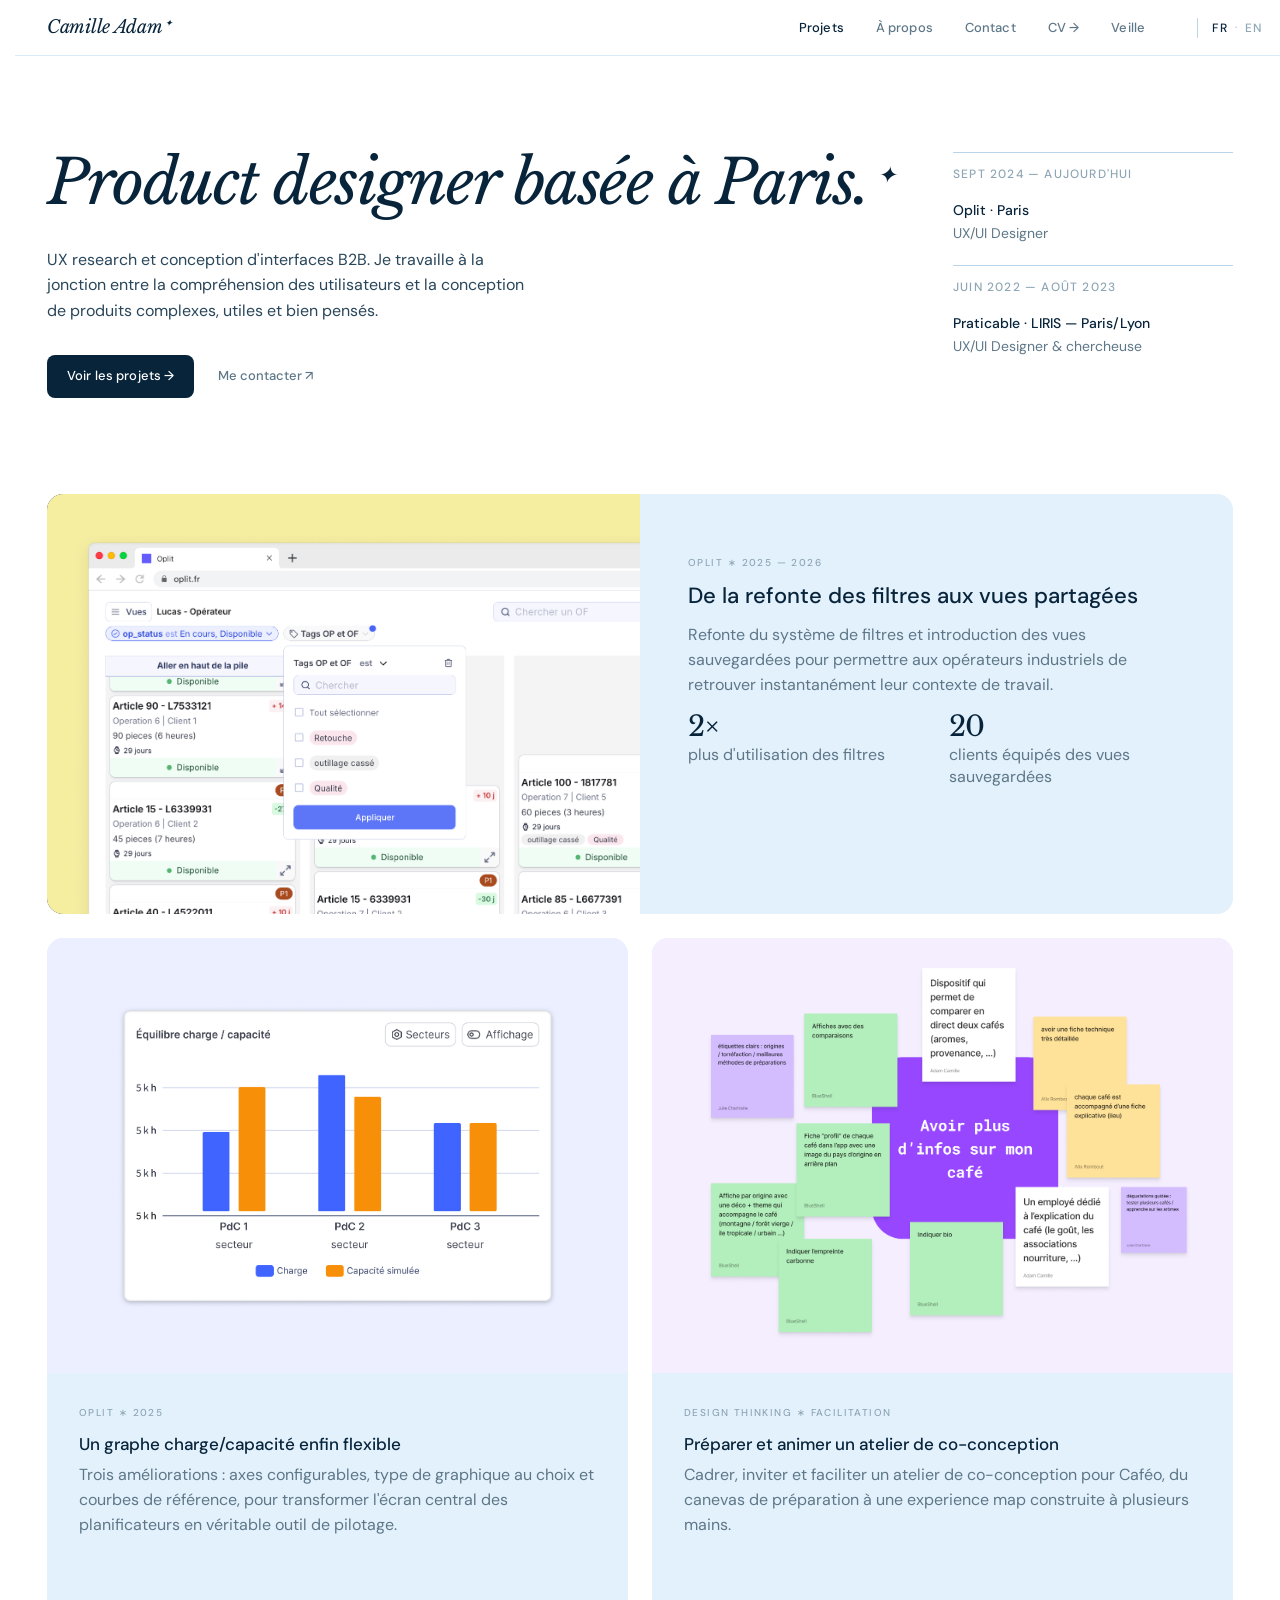
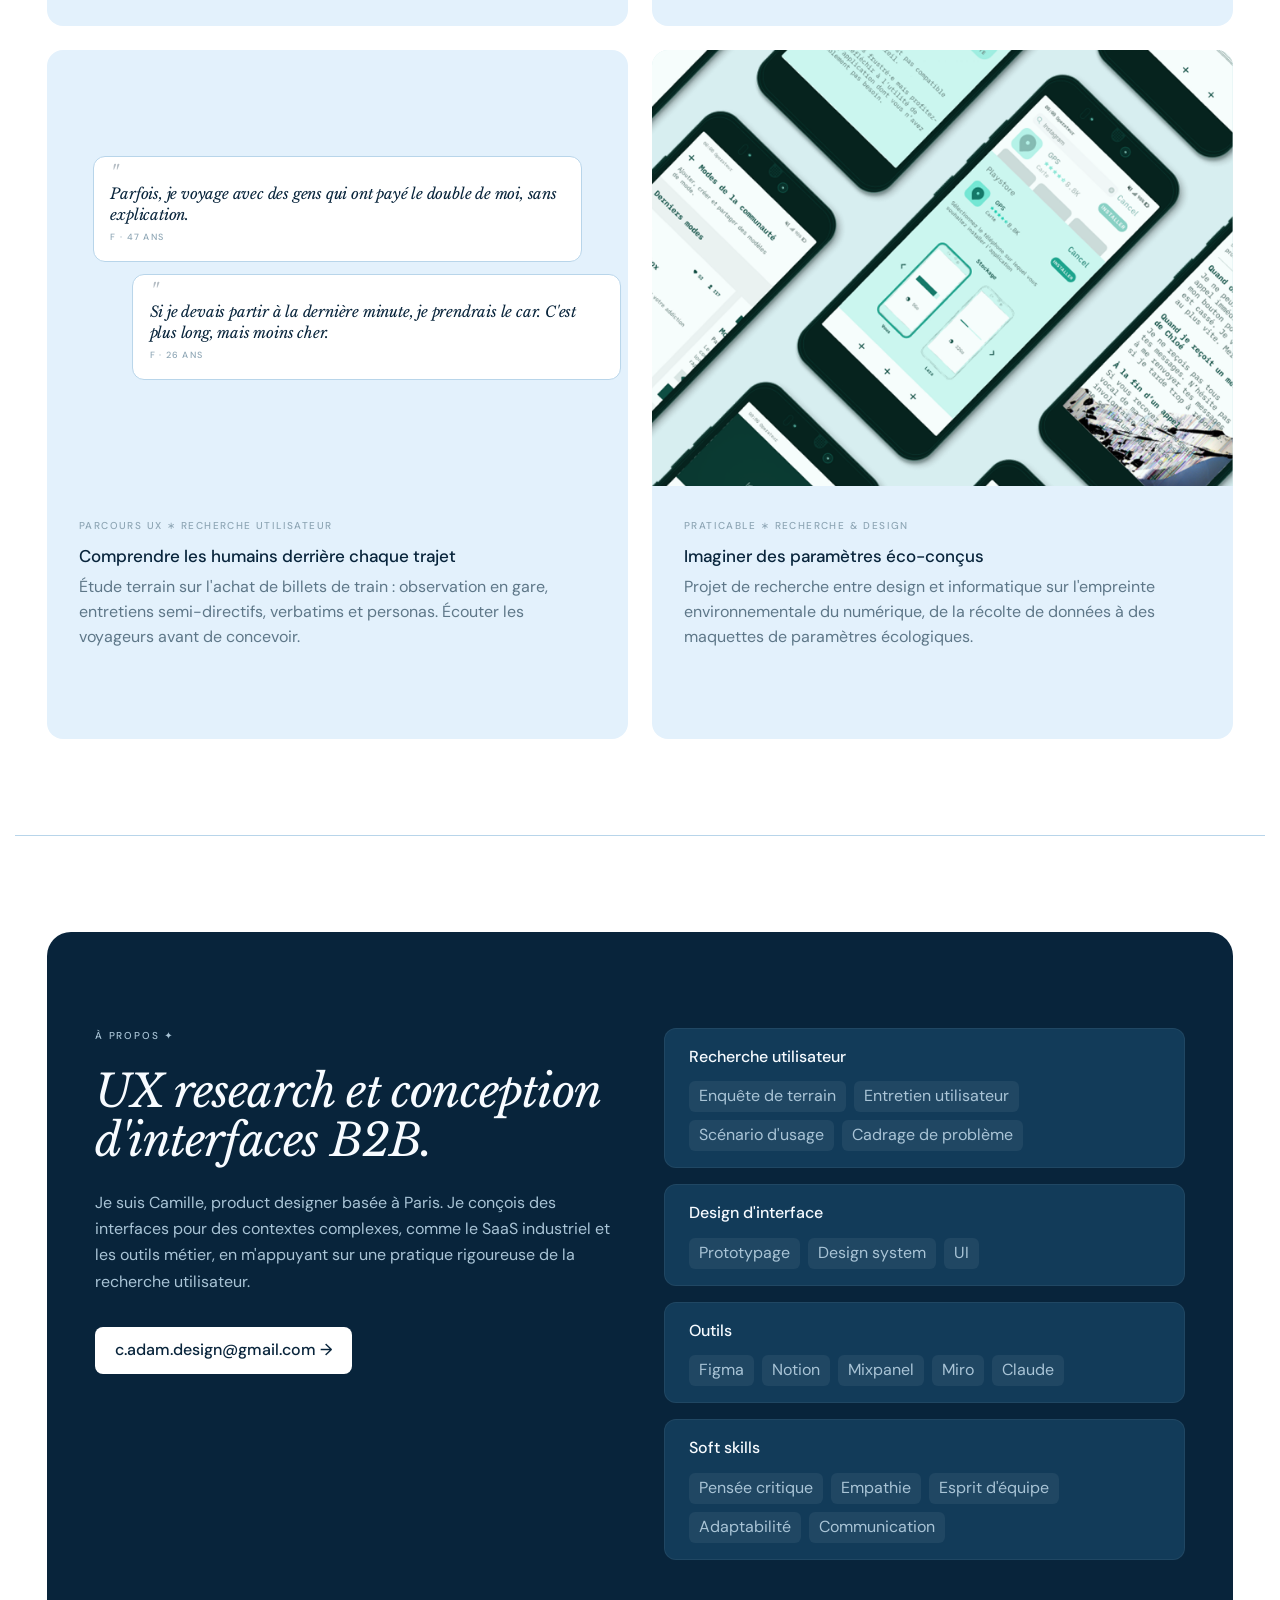
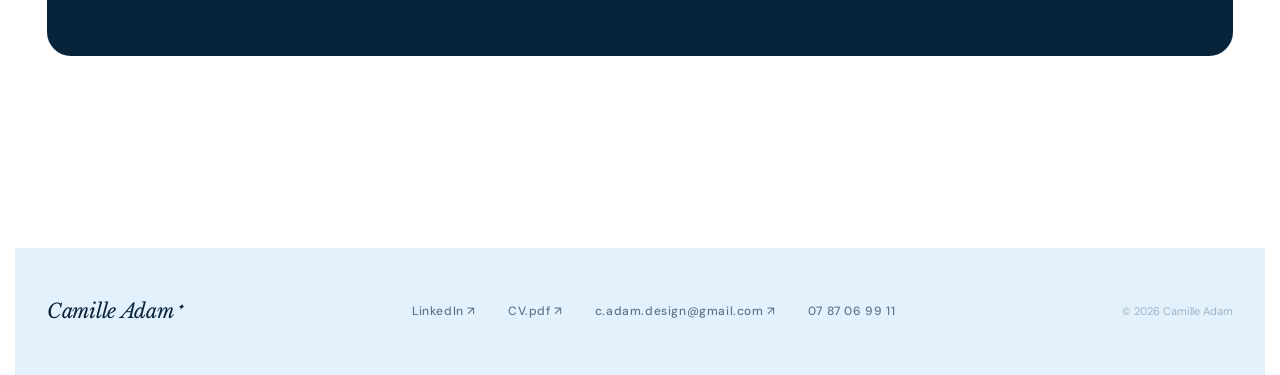
==== index.html @ d22cf274 "commit" ====
<!DOCTYPE html>
<html lang="fr">
<head>
<meta charset="UTF-8">
<meta name="viewport" content="width=device-width, initial-scale=1.0">
<title>Camille Adam — Product Designer</title>
<template id="__bundler_thumbnail" data-bg-color="#F7FBFF">
  <svg viewBox="0 0 1200 800" xmlns="http://www.w3.org/2000/svg">
    <rect width="1200" height="800" fill="#F7FBFF"/>
    <text x="600" y="380" font-family="Georgia, serif" font-size="120" fill="#12304A" text-anchor="middle">Camille Adam</text>
    <text x="600" y="470" font-family="Georgia, serif" font-size="60" fill="#8EA6B5" text-anchor="middle">✦</text>
  </svg>
</template>
<link rel="preconnect" href="https://fonts.googleapis.com">
<link href="https://fonts.googleapis.com/css2?family=Libre+Baskerville:ital,wght@0,400;0,700;1,400&family=DM+Sans:ital,opsz,wght@0,9..40,300;0,9..40,400;0,9..40,500;0,9..40,700&display=swap" rel="stylesheet">
<style>

/* =============================================
   DESIGN SYSTEM TOKENS
   ============================================= */
:root {
  --color-canvas:          #FFFFFF;
  --color-canvas-soft:     #E3F1FC;
  --color-surface-card:    #B9DCF2;
  --color-surface-dark:    #08243B;
  --color-surface-dark-el: #123B59;
  --color-ink:             #08243B;
  --color-body:            #29465A;
  --color-muted:           #5E7788;
  --color-muted-soft:      #8EA6B5;
  --color-hairline:        #B8D5EA;
  --color-hairline-soft:   #D9EBF7;
  --color-on-dark:         #F7FBFF;
  --color-on-dark-soft:    #A9C4D6;

  --font-display: 'Libre Baskerville', Georgia, serif;
  --font-body:    'DM Sans', system-ui, sans-serif;

  --space-xs:  8px;
  --space-sm:  12px;
  --space-md:  16px;
  --space-lg:  24px;
  --space-xl:  32px;
  --space-xxl: 48px;
  --space-section: 96px;

  --radius-sm: 6px;
  --radius-md: 8px;
  --radius-lg: 12px;
  --radius-xl: 16px;
}

/* =============================================
   RESET & BASE
   ============================================= */
*, *::before, *::after { margin: 0; padding: 0; box-sizing: border-box; }

html { scroll-behavior: smooth; }

body {
  background: var(--color-canvas);
  color: var(--color-ink);
  font-family: var(--font-body);
  font-size: 15px;
  line-height: 1.55;
  -webkit-font-smoothing: antialiased;
}

html { overflow-x: hidden; scrollbar-gutter: stable both-edges; }

a { text-decoration: none; color: inherit; }

/* =============================================
   FADE-IN ANIMATION
   ============================================= */
@keyframes fadeUp {
  from { opacity: 0; transform: translateY(16px); }
  to   { opacity: 1; transform: translateY(0); }
}

@media (prefers-reduced-motion: no-preference) {
  .fade-up { animation: fadeUp 0.6s ease both; }
  .fade-up-1 { animation-delay: 0.05s; }
  .fade-up-2 { animation-delay: 0.15s; }
  .fade-up-3 { animation-delay: 0.25s; }
  .fade-up-4 { animation-delay: 0.35s; }
  .fade-up-5 { animation-delay: 0.45s; }
}

/* =============================================
   LAYOUT
   ============================================= */
.page {
  max-width: 1400px;
  margin: 0 auto;
  padding: 0 var(--space-xl);
}

/* =============================================
   NAV
   ============================================= */
nav {
  position: fixed;
  top: 0; left: 0; right: 0;
  z-index: 100;
  background: var(--color-canvas);
  border-bottom: 1px solid var(--color-hairline-soft);
  height: 56px;
  display: flex;
  align-items: center;
}

.nav-inner {
  max-width: 1400px;
  margin: 0 auto;
  padding: 0 var(--space-xl);
  width: 100%;
  display: flex;
  align-items: center;
  justify-content: space-between;
}

.nav-logo {
  font-family: var(--font-display);
  font-style: italic;
  font-size: 18px;
  color: var(--color-ink);
  letter-spacing: -0.3px;
}

.nav-logo span {
  font-size: 0.5em;
  vertical-align: super;
  margin-left: 3px;
}

.nav-links {
  display: flex;
  align-items: center;
  gap: var(--space-xl);
  list-style: none;
}

.nav-links a {
  font-family: var(--font-body);
  font-size: 13px;
  font-weight: 500;
  color: var(--color-muted);
  transition: color 0.15s ease;
  letter-spacing: 0.01em;
  cursor: pointer;
  white-space: nowrap;
}

.nav-links a:hover,
.nav-links a.active { color: var(--color-ink); }

.menu-toggle {
  display: none;
  border: 0;
  background: none;
  color: var(--color-ink);
  font: 500 12px var(--font-body);
  cursor: pointer;
}

/* ---- Language switch ---- */
.lang-switch {
  display: inline-flex;
  align-items: center;
  gap: 6px;
  padding-left: var(--space-sm);
  margin-left: calc(var(--space-xl) - var(--space-sm));
  border-left: 1px solid var(--color-hairline);
}

.lang-switch button {
  font-family: var(--font-body);
  font-size: 12px;
  font-weight: 500;
  letter-spacing: 0.04em;
  color: var(--color-muted-soft);
  background: none;
  border: none;
  padding: 2px;
  cursor: pointer;
  transition: color 0.15s ease;
}

.lang-switch button:hover { color: var(--color-muted); }
.lang-switch button.active { color: var(--color-ink); }
.lang-sep { color: var(--color-muted-soft); font-size: 11px; }

/* =============================================
   HERO
   ============================================= */
.hero {
  padding-top: calc(56px + var(--space-section));
  padding-bottom: var(--space-xxl);
  display: grid;
  grid-template-columns: 1fr 280px;
  gap: var(--space-xxl);
  align-items: start;
}

.hero-title {
  font-family: var(--font-display);
  font-style: italic;
  font-size: clamp(38px, 4.8vw, 62px);
  font-weight: 400;
  line-height: 1.02;
  letter-spacing: -1.5px;
  color: var(--color-ink);
  margin-bottom: var(--space-xl);
}

.hero-title .glyph {
  font-size: 0.38em;
  vertical-align: super;
  margin-left: 8px;
  letter-spacing: 0;
}

.hero-sub {
  font-family: var(--font-body);
  font-size: 16px;
  font-weight: 400;
  color: var(--color-body);
  line-height: 1.6;
  max-width: 480px;
  margin-bottom: var(--space-xl);
}

.hero-actions {
  display: flex;
  align-items: center;
  gap: var(--space-lg);
}

.btn-primary {
  display: inline-flex;
  align-items: center;
  gap: 8px;
  background: var(--color-ink);
  color: var(--color-canvas);
  font-family: var(--font-body);
  font-size: 13px;
  font-weight: 500;
  padding: 11px 20px;
  border-radius: var(--radius-md);
  transition: opacity 0.15s ease;
  letter-spacing: 0.01em;
  cursor: pointer;
  white-space: nowrap;
}

.btn-primary:hover { opacity: 0.85; }

.btn-ghost {
  font-family: var(--font-body);
  font-size: 13px;
  font-weight: 500;
  color: var(--color-muted);
  display: inline-flex;
  align-items: center;
  gap: 6px;
  transition: color 0.15s ease;
  cursor: pointer;
  white-space: nowrap;
}

.btn-ghost:hover { color: var(--color-ink); }

/* =============================================
   TIMELINE (droite du hero)
   ============================================= */
.timeline-label {
  font-family: var(--font-body);
  font-size: 10px;
  font-weight: 500;
  letter-spacing: 0.18em;
  text-transform: uppercase;
  color: var(--color-muted-soft);
  margin-bottom: var(--space-lg);
}

.timeline {
  display: flex;
  flex-direction: column;
  gap: 0;
}

.timeline-year {
  font-family: var(--font-body);
  font-size: 12px;
  font-weight: 500;
  letter-spacing: 0.1em;
  color: var(--color-muted-soft);
  text-transform: uppercase;
  padding: var(--space-sm) 0 var(--space-xs);
  border-top: 1px solid var(--color-hairline);
  margin-top: var(--space-sm);
}

.timeline-year:first-child { margin-top: 0; }

.timeline-item {
  padding: var(--space-xs) 0;
  display: flex;
  flex-direction: column;
  gap: 2px;
}

.timeline-company {
  font-family: var(--font-body);
  font-size: 14px;
  font-weight: 500;
  color: var(--color-ink);
}

.timeline-role {
  font-family: var(--font-body);
  font-size: 14px;
  font-weight: 400;
  color: var(--color-muted);
}

/* =============================================
   DIVIDER
   ============================================= */
.section-divider {
  border: none;
  border-top: 1px solid var(--color-hairline);
  margin: 0;
}

/* =============================================
   PROJETS
   ============================================= */
.projects-section {
  padding: var(--space-xxl) 0 var(--space-section);
}

.section-header {
  display: flex;
  align-items: baseline;
  justify-content: space-between;
  margin-bottom: var(--space-xxl);
}

.section-title {
  font-family: var(--font-display);
  font-style: italic;
  font-size: 32px;
  font-weight: 400;
  color: var(--color-ink);
  letter-spacing: -0.5px;
}

.section-link {
  font-family: var(--font-body);
  font-size: 13px;
  font-weight: 500;
  color: var(--color-muted);
  display: flex;
  align-items: center;
  gap: 6px;
  transition: color 0.15s ease;
  cursor: pointer;
}

.section-link:hover { color: var(--color-ink); }

/* Project grid */
.projects-grid {
  display: grid;
  grid-template-columns: repeat(2, 1fr);
  gap: var(--space-lg);
}

.project-card {
  border-radius: var(--radius-xl);
  overflow: hidden;
  cursor: pointer;
  transition: transform 0.2s ease;
  position: relative;
}

.project-card:not(.project-card-large) {
  display: flex;
  flex-direction: column;
}

.project-card:hover { transform: translateY(-3px); }

.project-card-large {
  grid-column: span 2;
  display: grid;
  grid-template-columns: 1fr 1fr;
}

.project-visual {
  aspect-ratio: 4/3;
  display: flex;
  align-items: center;
  justify-content: center;
  position: relative;
  overflow: hidden;
}

.project-card:not(.project-card-large) .project-visual {
  aspect-ratio: 4 / 3;
  flex: 0 0 auto;
}

.project-card-large .project-visual {
  aspect-ratio: auto;
  min-height: 420px;
}

/* Visuals par projet */
.visual-1 { background: var(--color-surface-dark); }

.visual-1-inner {
  width: 80%;
  height: 70%;
  background: var(--color-surface-dark-el);
  border-radius: var(--radius-lg);
  border: 1px solid #333;
  display: flex;
  flex-direction: column;
  padding: var(--space-md);
  gap: var(--space-sm);
}

.mock-bar { height: 8px; border-radius: 4px; background: #333; }
.mock-bar-short { width: 40%; }
.mock-bar-med   { width: 65%; }
.mock-bar-long  { width: 85%; }

.mock-row { display: flex; gap: 8px; margin-top: auto; }

.mock-pill {
  height: 24px;
  border-radius: 12px;
  background: #2a2820;
  border: 1px solid #3a3830;
  flex: 1;
}

.mock-pill-yellow {
  background: rgba(255, 246, 190, 0.15);
  border-color: rgba(255, 246, 190, 0.3);
}

.visual-2 { background: #DDEBF5; }

.visual-2-inner {
  width: 75%;
  height: 65%;
  display: flex;
  flex-direction: column;
  gap: 10px;
}

.mock-card-light {
  background: #fff;
  border-radius: var(--radius-md);
  padding: 14px;
  flex: 1;
  display: flex;
  flex-direction: column;
  gap: 6px;
  box-shadow: 0 2px 8px rgba(0,0,0,0.06);
}

.mock-dot-row { display: flex; gap: 5px; margin-bottom: 4px; }
.mock-dot { width: 6px; height: 6px; border-radius: 50%; background: #ddd; }
.mock-dot-yellow { background: var(--color-surface-card); }
.mock-line { height: 6px; border-radius: 3px; background: #eee; }

.visual-4 { background: #2A4858; }

.visual-4-inner {
  width: 80%;
  display: flex;
  flex-direction: column;
  gap: 12px;
}

.mock-flow-item {
  background: rgba(255,255,255,0.08);
  border: 1px solid rgba(255,255,255,0.12);
  border-radius: var(--radius-md);
  padding: 10px 14px;
  display: flex;
  align-items: center;
  gap: 10px;
}

.mock-flow-dot {
  width: 8px; height: 8px;
  border-radius: 50%;
  background: var(--color-canvas);
  opacity: 0.6;
  flex-shrink: 0;
}

.mock-flow-line {
  height: 5px;
  border-radius: 3px;
  background: rgba(255,255,255,0.15);
  flex: 1;
}

.visual-3 { background: #E5F2FB; }
.visual-3 { overflow: hidden; }
.visual-5 { background: #D7EEF0; overflow: hidden; }
.visual-5-img {
  width: 100%;
  height: 100%;
  object-fit: cover;
  object-position: center;
  display: block;
  transform: scale(1);
  transition: transform 0.5s cubic-bezier(0.22, 1, 0.36, 1);
}
.project-card:hover .visual-5-img { transform: scale(1.05); }

.visual-8 { overflow: hidden; }
.visual-8-img {
  width: 100%;
  height: 100%;
  object-fit: cover;
  object-position: center;
  display: block;
  transform: scale(1);
  transition: transform 0.5s cubic-bezier(0.22, 1, 0.36, 1);
}
.project-card:hover .visual-8-img { transform: scale(1.05); }

/* Visual 7 — verbatim "voices" wall */
.visual-7 { background: var(--color-canvas-soft); }
.visual-7-inner {
  width: 84%;
  display: flex;
  flex-direction: column;
  gap: var(--space-sm);
}
.v7-quote {
  background: var(--color-canvas);
  border: 1px solid var(--color-hairline);
  border-radius: var(--radius-lg);
  padding: var(--space-md);
  display: flex;
  flex-direction: column;
  gap: 6px;
  transition: transform 0.4s cubic-bezier(0.22, 1, 0.36, 1);
}
.v7-quote:nth-child(2) { transform: translateX(8%); }
.project-card:hover .v7-quote:nth-child(1) { transform: translateX(3%); }
.project-card:hover .v7-quote:nth-child(2) { transform: translateX(5%); }
.v7-mark {
  font-family: var(--font-display);
  font-style: italic;
  font-size: 22px;
  line-height: 0.2;
  color: var(--color-ink);
  opacity: 0.3;
}
.v7-text {
  font-family: var(--font-display);
  font-style: italic;
  font-size: 15px;
  line-height: 1.4;
  letter-spacing: -0.2px;
  color: var(--color-ink);
}
.v7-tag {
  font-family: var(--font-body);
  font-size: 9px;
  font-weight: 500;
  letter-spacing: 0.14em;
  text-transform: uppercase;
  color: var(--color-muted-soft);
}
.visual-3-img {
  width: 100%;
  height: 100%;
  object-fit: cover;
  object-position: center;
  display: block;
  transform: scale(1);
  transition: transform 0.5s cubic-bezier(0.22, 1, 0.36, 1);
}
.project-card:hover .visual-3-img { transform: scale(1.05); }

/* Visual 8 — co-design board (FigJam-style) */
.visual-8 { background: var(--color-canvas-soft); }
.visual-8-inner { position: relative; width: 86%; height: 74%; }
.v8-note { position: absolute; border-radius: 6px; padding: 9px 10px; box-shadow: 0 2px 8px rgba(28,26,20,0.10); transition: transform 0.4s cubic-bezier(0.22,1,0.36,1); }
.v8-note .l { display: block; height: 4px; border-radius: 2px; background: rgba(28,26,20,0.28); }
.v8-note .l + .l { margin-top: 4px; }
.v8-note .l.s { width: 60%; }
.v8-n1 { top: 4%; left: 2%; width: 34%; background: var(--color-surface-card); transform: rotate(-4deg); }
.v8-n2 { top: 2%; right: 4%; width: 30%; background: #C8E5F5; transform: rotate(3deg); }
.v8-n3 { top: 40%; left: 8%; width: 32%; background: #D8EEF8; transform: rotate(2deg); }
.v8-n4 { top: 46%; right: 2%; width: 34%; background: var(--color-surface-card); transform: rotate(-3deg); }
.v8-n5 { bottom: 2%; left: 26%; width: 34%; background: #D3EAF5; transform: rotate(-1deg); }
.project-card:hover .v8-n1 { transform: rotate(-4deg) translateY(-4px); }
.project-card:hover .v8-n2 { transform: rotate(3deg) translateY(-4px); }
.project-card:hover .v8-n4 { transform: rotate(-3deg) translateY(-4px); }
.v8-votes { position: absolute; top: 42%; left: 47%; display: flex; gap: 4px; }
.v8-votes span { width: 8px; height: 8px; border-radius: 50%; background: var(--color-ink); opacity: 0.55; }
.v8-votes span:nth-child(2) { opacity: 0.35; }
.v8-votes span:nth-child(3) { opacity: 0.2; }
.visual-3-inner {
  width: 78%;
  height: 62%;
  background: var(--color-surface-dark-el);
  border: 1px solid #333;
  border-radius: var(--radius-lg);
  padding: var(--space-md);
  display: flex;
  align-items: flex-end;
  gap: 7px;
  position: relative;
}
.mock-chart-bar { flex: 1; border-radius: 3px 3px 0 0; background: #333; }
.mock-chart-bar.is-accent { background: rgba(255, 246, 190, 0.35); }
.mock-chart-line {
  position: absolute;
  left: var(--space-md);
  right: var(--space-md);
  top: 40%;
  height: 2px;
  background: rgba(255, 246, 190, 0.55);
}

/* Project info */
.project-info {
  padding: var(--space-xl);
  background: var(--color-canvas-soft);
  display: flex;
  flex-direction: column;
  justify-content: flex-end;
}

.project-card:not(.project-card-large) .project-info {
  flex: 1;
  min-height: 220px;
}

.project-card-large .project-info { padding: var(--space-xxl); justify-content: center; }

.project-tag {
  font-family: var(--font-body);
  font-size: 10px;
  font-weight: 500;
  letter-spacing: 0.14em;
  text-transform: uppercase;
  color: var(--color-muted-soft);
  margin-bottom: var(--space-sm);
}

.project-title {
  font-family: var(--font-body);
  font-size: 17px;
  font-weight: 500;
  color: var(--color-ink);
  line-height: 1.3;
  margin-bottom: var(--space-xs);
}

.project-card-large .project-title {
  font-size: 22px;
  margin-bottom: var(--space-sm);
}

.project-desc {
  font-family: var(--font-body);
  font-size: 16px;
  font-weight: 400;
  color: var(--color-muted);
  line-height: 1.55;
  margin-bottom: var(--space-md);
}

.project-cta {
  display: inline-flex;
  align-items: center;
  gap: 6px;
  margin-top: var(--space-md);
  font-family: var(--font-body);
  font-size: 16px;
  font-weight: 500;
  letter-spacing: 0.01em;
  color: var(--color-ink);
  opacity: 0;
  transform: translateY(4px);
  transition: opacity 0.2s ease, transform 0.2s ease;
}
.project-card:hover .project-cta,
.project-card:focus-visible .project-cta {
  opacity: 1;
  transform: translateY(0);
}
@media (hover: none) {
  .project-cta { opacity: 1; transform: none; }
}

/* Impact / KPIs on the large card */
.project-impact {
  display: flex;
  gap: var(--space-lg);
  margin: 0 0 var(--space-lg);
}

.impact-item {
  flex: 1;
  display: flex;
  flex-direction: column;
  gap: 3px;
}

.impact-num {
  font-family: var(--font-display);
  font-size: 28px;
  font-weight: 400;
  line-height: 1;
  color: var(--color-ink);
  letter-spacing: -0.5px;
}

.impact-label {
  font-family: var(--font-body);
  font-size: 16px;
  font-weight: 400;
  line-height: 1.35;
  color: var(--color-muted);
}

/* =============================================
   ABOUT BAND
   ============================================= */
.about-band {
  background: var(--color-surface-dark);
  border-radius: 24px;
  padding: var(--space-section) var(--space-xxl);
  margin: 0 0 var(--space-section);
  display: grid;
  grid-template-columns: 1fr 1fr;
  gap: var(--space-xxl);
  align-items: center;
}

.about-left {
  align-self: start;
  text-align: left;
}

.about-eyebrow {
  font-family: var(--font-body);
  font-size: 10px;
  font-weight: 500;
  letter-spacing: 0.18em;
  text-transform: uppercase;
  color: var(--color-on-dark-soft);
  margin-bottom: var(--space-lg);
}

.about-title {
  font-family: var(--font-display);
  font-style: italic;
  font-size: clamp(32px, 3.5vw, 48px);
  font-weight: 400;
  color: var(--color-on-dark);
  line-height: 1.1;
  letter-spacing: -0.8px;
  margin-bottom: var(--space-lg);
}

.about-body {
  font-family: var(--font-body);
  font-size: 16px;
  font-weight: 400;
  color: var(--color-on-dark-soft);
  line-height: 1.65;
  margin-bottom: var(--space-xl);
}

.about-btn {
  display: inline-flex;
  align-items: center;
  gap: 8px;
  background: var(--color-canvas);
  color: var(--color-ink);
  font-family: var(--font-body);
  font-size: 16px;
  font-weight: 500;
  padding: 11px 20px;
  border-radius: var(--radius-md);
  transition: opacity 0.15s ease;
}

.about-btn:hover { opacity: 0.85; }

.about-right {
  display: flex;
  flex-direction: column;
  gap: var(--space-md);
}

.skill-item {
  padding: var(--space-md) var(--space-lg);
  background: var(--color-surface-dark-el);
  border-radius: var(--radius-lg);
  border: 1px solid rgba(255,255,255,0.06);
  display: flex;
  flex-direction: column;
  align-items: flex-start;
  gap: var(--space-sm);
}

.skill-name {
  font-family: var(--font-body);
  font-size: 16px;
  font-weight: 500;
  color: var(--color-on-dark);
}

.skill-tags { display: flex; gap: var(--space-xs); flex-wrap: wrap; }

.skill-tag {
  font-family: var(--font-body);
  font-size: 16px;
  font-weight: 400;
  color: var(--color-on-dark-soft);
  background: rgba(255,255,255,0.06);
  padding: 3px 10px;
  border-radius: var(--radius-sm);
}

/* =============================================
   FOOTER
   ============================================= */
footer {
  background: var(--color-canvas-soft);
  padding: var(--space-xxl) 0;
}

.footer-inner {
  max-width: 1400px;
  margin: 0 auto;
  padding: 0 var(--space-xl);
  display: flex;
  align-items: center;
  justify-content: space-between;
  gap: var(--space-lg);
  flex-wrap: wrap;
}

.footer-name {
  font-family: var(--font-display);
  font-style: italic;
  font-size: 20px;
  color: var(--color-ink);
  letter-spacing: -0.3px;
}

.footer-name span {
  font-size: 0.45em;
  vertical-align: super;
  margin-left: 4px;
}

.footer-links {
  display: flex;
  align-items: center;
  gap: var(--space-xl);
  list-style: none;
  flex-wrap: wrap;
}

.footer-links a {
  font-family: var(--font-body);
  font-size: 12px;
  font-weight: 500;
  color: var(--color-muted);
  letter-spacing: 0.05em;
  transition: color 0.15s ease;
}

.footer-links a:hover { color: var(--color-ink); }

.footer-copy {
  font-family: var(--font-body);
  font-size: 11px;
  color: var(--color-muted);
  opacity: 0.5;
}

@media (max-width: 820px) {
  nav { height: 56px; }
  .menu-toggle { display: inline-flex; align-items: center; gap: 8px; }
  .menu-toggle::before { content: '☰'; font-size: 18px; line-height: 1; }
  .nav-links {
    display: none;
    position: absolute;
    top: 56px;
    left: 0;
    right: 0;
    padding: var(--space-lg);
    background: var(--color-canvas);
    border-bottom: 1px solid var(--color-hairline-soft);
    flex-direction: column;
    align-items: flex-start;
    gap: var(--space-md);
  }
  nav.is-open .nav-links { display: flex; }
  .nav-links .lang-switch { margin-left: 0; padding-left: 0; border-left: 0; }
  .hero { grid-template-columns: 1fr; }
  .projects-grid { grid-template-columns: 1fr; }
  .project-card-large { grid-column: span 1; grid-template-columns: 1fr; }
  .about-band { grid-template-columns: 1fr; padding: var(--space-xxl); }
  .page { padding: 0 var(--space-lg); }
  .footer-inner { flex-direction: column; align-items: flex-start; }
}

</style>
</head>
<body>

<!-- =============================================
   NAV
   ============================================= -->
<nav>
  <div class="nav-inner">
    <a href="#" class="nav-logo" data-scroll="top">Camille Adam<span>✦</span></a>
    <button class="menu-toggle" type="button" aria-expanded="false" aria-controls="site-navigation">Menu</button>
    <ul class="nav-links" id="site-navigation">
      <li><a class="active" data-scroll="projets" data-i18n="nav.work">Projets</a></li>
      <li><a data-scroll="about" data-i18n="nav.about">À propos</a></li>
      <li><a data-scroll="contact" data-i18n="nav.contact">Contact</a></li>
      <li><a href="https://drive.google.com/file/d/1BTTyKD2TBDqA-Z4eFI9YWGJgLX60CRYh/view?usp=sharing" target="_blank" rel="noopener" data-i18n="nav.cv">CV →</a></li>
      <li><a href="Veille.html" data-i18n="nav.watch">Veille</a></li>
      <li>
        <div class="lang-switch" role="group" aria-label="Langue / Language">
          <button type="button" data-lang="fr" class="active" aria-pressed="true">FR</button>
          <span class="lang-sep" aria-hidden="true">·</span>
          <button type="button" data-lang="en" aria-pressed="false">EN</button>
        </div>
      </li>
    </ul>
  </div>
</nav>

<!-- =============================================
   HERO
   ============================================= -->
<div class="page">
  <section class="hero">

    <div class="hero-left">
      <h1 class="hero-title fade-up fade-up-1">
        <span data-i18n="hero.title">Product designer basée à Paris.</span><span class="glyph">✦</span>
      </h1>
      <p class="hero-sub fade-up fade-up-2" data-i18n="hero.sub">
        UX research et conception d'interfaces B2B. Je travaille à la jonction entre la compréhension des utilisateurs et la conception de produits complexes, utiles et bien pensés.
      </p>
      <div class="hero-actions fade-up fade-up-3">
        <a class="btn-primary" data-scroll="projets" data-i18n="hero.ctaProjects">Voir les projets →</a>
        <a href="mailto:c.adam.design@gmail.com" class="btn-ghost" data-i18n="hero.ctaContact">Me contacter ↗</a>
      </div>
    </div>

    <div class="hero-right fade-up fade-up-5">
      <div class="timeline">

        <div class="timeline-year" data-i18n="tl0.year">Sept 2024 — Aujourd'hui</div>
        <div class="timeline-item">
          <span class="timeline-company">Oplit · Paris</span>
          <span class="timeline-role" data-i18n="tl0.role">UX/UI Designer</span>
        </div>

        <div class="timeline-year" data-i18n="tl1.year">Juin 2022 — Août 2023</div>
        <div class="timeline-item">
          <span class="timeline-company">Praticable · LIRIS — Paris/Lyon</span>
          <span class="timeline-role" data-i18n="tl1.role">UX/UI Designer & chercheuse</span>
        </div>

      </div>
    </div>

  </section>
</div>

<!-- =============================================
   PROJETS
   ============================================= -->
<div class="page" id="projets">
  <section class="projects-section">

    <div class="projects-grid">

      <!-- Projet 1 — Large -->
      <a href="Etude de cas - Filtres et Vues.html" class="project-card project-card-large">
        <div class="project-visual visual-1">
          <img src="img/uc1-filtres.png" alt="Ordonnanceur Oplit sur tablette devant un écran de planification en atelier" style="position:absolute; inset:0; width:100%; height:100%; object-fit:cover;">
        </div>
        <div class="project-info" data-comment-anchor="21b534e54c-div">
          <div class="project-tag" data-i18n="p1.tag">Oplit ∗ 2025 — 2026</div>
          <div class="project-title" data-i18n="p1.title">De la refonte des filtres aux vues partagées</div>
          <div class="project-desc" data-i18n="p1.desc">Refonte du système de filtres et introduction des vues sauvegardées pour permettre aux opérateurs industriels de retrouver instantanément leur contexte de travail.</div>
          <div class="project-impact">
            <div class="impact-item">
              <div class="impact-num">2×</div>
              <div class="impact-label" data-i18n="p1.kpi1">plus d'utilisation des filtres</div>
            </div>
            <div class="impact-item">
              <div class="impact-num">20</div>
              <div class="impact-label" data-i18n="p1.kpi2">clients équipés des vues sauvegardées</div>
            </div>
          </div>
          <div class="project-cta" data-i18n="proj.cta">Lire l'étude de cas →</div>
        </div>
      </a>

      <!-- Projet 2 -->
      <a href="Etude de cas - Graphe charge capa.html" class="project-card">
        <div class="project-visual visual-3">
          <img src="img/charge-capa-card.jpg" alt="Graphe équilibre charge / capacité" class="visual-3-img">
        </div>
        <div class="project-info">
          <div class="project-tag" data-i18n="p4.tag">Oplit ∗ 2025</div>
          <div class="project-title" data-i18n="p4.title">Un graphe charge/capacité enfin flexible</div>
          <div class="project-desc" data-i18n="p4.desc">Trois améliorations : axes configurables, type de graphique au choix et courbes de référence, pour transformer l'écran central des planificateurs en véritable outil de pilotage.</div>
          <div class="project-cta" data-i18n="proj.cta">Lire l'étude de cas →</div>
        </div>
      </a>

      <!-- Projet — Atelier de co-conception -->
      <a href="Etude de cas - Atelier co-conception.html" class="project-card">
        <div class="project-visual visual-8">
          <img src="img/atelier-coconception-card.jpg" alt="Tableau de co-conception FigJam — post-its d'idéation autour de « Avoir plus d'infos sur mon café »" class="visual-8-img">
        </div>
        <div class="project-info">
          <div class="project-tag" data-i18n="p7.tag">Design Thinking ∗ Facilitation</div>
          <div class="project-title" data-i18n="p7.title">Préparer et animer un atelier de co-conception</div>
          <div class="project-desc" data-i18n="p7.desc">Cadrer, inviter et faciliter un atelier de co-conception pour Caféo, du canevas de préparation à une experience map construite à plusieurs mains.</div>
          <div class="project-cta" data-i18n="proj.cta">Lire l'étude de cas →</div>
        </div>
      </a>

      <!-- Projet — Recherche voyageurs -->
      <a href="Etude de cas - Recherche voyageurs.html" class="project-card">
        <div class="project-visual visual-7">
          <div class="visual-7-inner">
            <div class="v7-quote">
              <span class="v7-mark">"</span>
              <p class="v7-text" data-i18n="p6.v1">Parfois, je voyage avec des gens qui ont payé le double de moi, sans explication.</p>
              <span class="v7-tag">F · 47 ans</span>
            </div>
            <div class="v7-quote">
              <span class="v7-mark">"</span>
              <p class="v7-text" data-i18n="p6.v2">Si je devais partir à la dernière minute, je prendrais le car. C'est plus long, mais moins cher.</p>
              <span class="v7-tag">F · 26 ans</span>
            </div>
          </div>
        </div>
        <div class="project-info">
          <div class="project-tag" data-i18n="p6.tag">Parcours UX ∗ Recherche utilisateur</div>
          <div class="project-title" data-i18n="p6.title">Comprendre les humains derrière chaque trajet</div>
          <div class="project-desc" data-i18n="p6.desc">Étude terrain sur l'achat de billets de train : observation en gare, entretiens semi-directifs, verbatims et personas. Écouter les voyageurs avant de concevoir.</div>
          <div class="project-cta" data-i18n="proj.cta">Lire l'étude de cas →</div>
        </div>
      </a>

      <!-- Projet — Limites Numériques -->
      <a href="Etude de cas - Limites Numeriques.html" class="project-card">
        <div class="project-visual visual-5">
          <img src="img/limites-num-hero.png" alt="Maquettes de paramètres éco-conçus sur une série de smartphones" class="visual-5-img">
        </div>
        <div class="project-info">
          <div class="project-tag" data-i18n="p5.tag">Praticable ∗ Recherche & design</div>
          <div class="project-title" data-i18n="p5.title">Imaginer des paramètres éco-conçus</div>
          <div class="project-desc" data-i18n="p5.desc">Projet de recherche entre design et informatique sur l'empreinte environnementale du numérique, de la récolte de données à des maquettes de paramètres écologiques.</div>
          <div class="project-cta" data-i18n="proj.cta">Lire l'étude de cas →</div>
        </div>
      </a>

    </div>
  </section>
</div>

<hr class="section-divider">

<!-- =============================================
   ABOUT BAND
   ============================================= -->
<div class="page" id="about">
  <div style="padding: var(--space-section) 0;">
    <div class="about-band">
      <div class="about-left">
        <div class="about-eyebrow" data-i18n="about.eyebrow">À propos ✦</div>
        <h2 class="about-title" data-i18n="about.title">UX research et conception d'interfaces B2B.</h2>
        <p class="about-body" data-i18n="about.body">
          Je suis Camille, product designer basée à Paris. Je conçois des interfaces pour des contextes complexes, comme le SaaS industriel et les outils métier, en m'appuyant sur une pratique rigoureuse de la recherche utilisateur.
        </p>
        <a href="mailto:c.adam.design@gmail.com" class="about-btn">c.adam.design@gmail.com →</a>
      </div>

      <div class="about-right">
        <div class="skill-item">
          <span class="skill-name" data-i18n="skill0">Recherche utilisateur</span>
          <div class="skill-tags">
            <span class="skill-tag" data-i18n="skill0.tag1">Enquête de terrain</span>
            <span class="skill-tag" data-i18n="skill0.tag2">Entretien utilisateur</span>
            <span class="skill-tag" data-i18n="skill0.tag3">Scénario d'usage</span>
            <span class="skill-tag" data-i18n="skill0.tag4">Cadrage de problème</span>
          </div>
        </div>
        <div class="skill-item">
          <span class="skill-name" data-i18n="skill1">Design d'interface</span>
          <div class="skill-tags">
            <span class="skill-tag" data-i18n="skill1.tag1">Prototypage</span>
            <span class="skill-tag" data-i18n="skill1.tag2">Design system</span>
            <span class="skill-tag" data-i18n="skill1.tag3">UI</span>
          </div>
        </div>
        <div class="skill-item">
          <span class="skill-name" data-i18n="skill2">Outils</span>
          <div class="skill-tags">
            <span class="skill-tag">Figma</span>
            <span class="skill-tag">Notion</span>
            <span class="skill-tag">Mixpanel</span>
            <span class="skill-tag">Miro</span>
            <span class="skill-tag">Claude</span>
          </div>
        </div>
        <div class="skill-item">
          <span class="skill-name" data-i18n="skill3">Soft skills</span>
          <div class="skill-tags">
            <span class="skill-tag" data-i18n="skill3.tag1">Pensée critique</span>
            <span class="skill-tag" data-i18n="skill3.tag2">Empathie</span>
            <span class="skill-tag" data-i18n="skill3.tag3">Esprit d'équipe</span>
            <span class="skill-tag" data-i18n="skill3.tag4">Adaptabilité</span>
            <span class="skill-tag" data-i18n="skill3.tag5">Communication</span>
          </div>
        </div>
      </div>
    </div>
  </div>
</div>

<!-- =============================================
   FOOTER
   ============================================= -->
<footer id="contact">
  <div class="footer-inner">
    <div class="footer-name">Camille Adam<span>✦</span></div>
    <ul class="footer-links">
      <li><a href="#">LinkedIn ↗</a></li>
      <li><a href="https://drive.google.com/file/d/1BTTyKD2TBDqA-Z4eFI9YWGJgLX60CRYh/view?usp=sharing" target="_blank" rel="noopener">CV.pdf ↗</a></li>
      <li><a href="mailto:c.adam.design@gmail.com">c.adam.design@gmail.com ↗</a></li>
      <li><a href="tel:0787069911">07 87 06 99 11</a></li>
    </ul>
    <div class="footer-copy">© 2026 Camille Adam</div>
  </div>
</footer>

<script>
  /* ---- FR / EN translations ---- */
  var I18N = {
    fr: {
      "nav.work": "Projets", "nav.about": "À propos", "nav.contact": "Contact", "nav.cv": "CV →", "nav.watch": "Veille",
      "hero.title": "Product designer basée à Paris.",
      "hero.sub": "UX research et conception d'interfaces B2B. Je travaille à la jonction entre la compréhension des utilisateurs et la conception de produits complexes, utiles et bien pensés.",
      "hero.ctaProjects": "Voir les projets →",
      "hero.ctaContact": "Me contacter ↗",
      "tl0.year": "Sept 2024 — Aujourd'hui", "tl0.role": "UX/UI Designer",
      "tl1.year": "Juin 2022 — Août 2023", "tl1.role": "UX/UI Designer & chercheuse",
      "proj.all": "Tous les projets →", "proj.cta": "Lire l'étude de cas →",
      "p1.tag": "Oplit ∗ 2025 — 2026",
      "p1.title": "De la refonte des filtres aux vues partagées",
      "p1.desc": "Refonte du système de filtres et introduction des vues sauvegardées pour permettre aux opérateurs industriels de retrouver instantanément leur contexte de travail.",
      "p1.kpi1": "plus d'utilisation des filtres",
      "p1.kpi2": "clients équipés des vues sauvegardées",
      "p1.kpi3": "ticket de support sur le parcours",
      "p2.tag": "Recherche utilisateur ∗ 2022 — 2023",
      "p2.title": "UX Research & conception B2B, Praticable · LIRIS",
      "p2.desc": "Recherche utilisateur et conception d'interfaces dans un contexte académique et industriel, en binôme chercheurs/designers.",
      "p3.tag": "Design system ∗ En cours",
      "p3.title": "Conception d'un design system pour interfaces industrielles",
      "p3.desc": "Tokens, composants et documentation pour une équipe produit opérant dans des contextes d'usage exigeants.",
      "p4.tag": "Oplit ∗ 2025",
      "p4.title": "Un graphe charge/capacité enfin flexible",
      "p4.desc": "Trois améliorations : axes configurables, type de graphique au choix et courbes de référence, pour transformer l'écran central des planificateurs en véritable outil de pilotage.",
      "p5.tag": "Praticable ∗ Recherche & design",
      "p5.title": "Imaginer des paramètres éco-conçus",
      "p5.desc": "Projet de recherche entre design et informatique sur l'empreinte environnementale du numérique, de la récolte de données à des maquettes de paramètres écologiques.",
      "p6.tag": "Parcours UX ∗ Recherche utilisateur",
      "p6.title": "Comprendre les humains derrière chaque trajet",
      "p6.desc": "Étude terrain sur l'achat de billets de train : observation en gare, entretiens semi-directifs, verbatims et personas. Écouter les voyageurs avant de concevoir.",
      "p6.v1": "Parfois, je voyage avec des gens qui ont payé le double de moi, sans explication.",
      "p6.v2": "Si je devais partir à la dernière minute, je prendrais le car. C'est plus long, mais moins cher.",
      "p7.tag": "Design Thinking ∗ Facilitation",
      "p7.title": "Préparer et animer un atelier de co-conception",
      "p7.desc": "Cadrer, inviter et faciliter un atelier de co-conception pour Caféo, du canevas de préparation à une experience map construite à plusieurs mains.",
      "about.eyebrow": "À propos ✦",
      "about.title": "UX research et conception d'interfaces B2B.",
      "about.body": "Je suis Camille, product designer basée à Paris. Je conçois des interfaces pour des contextes complexes, comme le SaaS industriel et les outils métier, en m'appuyant sur une pratique rigoureuse de la recherche utilisateur.",
      "skill0": "Recherche utilisateur", "skill1": "Design d'interface", "skill2": "Outils", "skill3": "Soft skills",
      "skill0.tag1": "Enquête de terrain", "skill0.tag2": "Entretien utilisateur", "skill0.tag3": "Scénario d'usage", "skill0.tag4": "Cadrage de problème",
      "skill1.tag1": "Prototypage", "skill1.tag2": "Design system", "skill1.tag3": "UI",
      "skill3.tag1": "Pensée critique", "skill3.tag2": "Empathie", "skill3.tag3": "Esprit d'équipe", "skill3.tag4": "Adaptabilité", "skill3.tag5": "Communication"
    },
    en: {
      "nav.work": "Work", "nav.about": "About", "nav.contact": "Contact", "nav.cv": "CV →", "nav.watch": "Watch",
      "hero.title": "Product designer based in Paris.",
      "hero.sub": "UX research and B2B interface design. I work at the intersection of understanding users and designing complex, useful, well-considered products.",
      "hero.ctaProjects": "View projects →",
      "hero.ctaContact": "Get in touch ↗",
      "tl0.year": "Sept 2024 — Present", "tl0.role": "UX/UI Designer",
      "tl1.year": "June 2022 — Aug 2023", "tl1.role": "UX/UI Designer & researcher",
      "proj.all": "All projects →", "proj.cta": "Read the case study →",
      "p1.tag": "SaaS editor ∗ 2025 — 2026",
      "p1.title": "From filter redesign to shared views",
      "p1.desc": "Redesigning the filter system and introducing saved views so industrial operators instantly recover their working context.",
      "p1.kpi1": "more usage on the filters",
      "p1.kpi2": "clients using saved views",
      "p1.kpi3": "support tickets on the flow",
      "p2.tag": "User research ∗ 2022 — 2023",
      "p2.title": "UX Research & B2B design, Praticable · LIRIS",
      "p2.desc": "User research and interface design in an academic and industrial context, pairing researchers and designers.",
      "p3.tag": "Design system ∗ Ongoing",
      "p3.title": "Designing a design system for industrial interfaces",
      "p3.desc": "Tokens, components and documentation for a product team operating in demanding use contexts.",
      "p4.tag": "SaaS editor ∗ 2025",
      "p4.title": "A load/capacity chart that's finally flexible",
      "p4.desc": "Three improvements: configurable axes, switchable chart type and reference curves, turning the planners' central screen into a real steering tool.",
      "p5.tag": "Praticable ∗ Research & design",
      "p5.title": "Designing eco-conscious settings",
      "p5.desc": "A research project between design and computer science on the environmental footprint of digital technology, from data collection to mockups of ecological settings.",
      "p6.tag": "UX track ∗ User research",
      "p6.title": "Understanding the people behind each journey",
      "p6.desc": "Field study on buying train tickets: in-station observation, semi-structured interviews, verbatims and personas. Listening to travelers before designing.",
      "p6.v1": "Sometimes I travel with people who paid double what I did, with no explanation.",
      "p6.v2": "If I had to leave at the last minute, I'd take the coach. Longer, but cheaper.",
      "p7.tag": "Design Thinking ∗ Facilitation",
      "p7.title": "Preparing and running a co-design workshop",
      "p7.desc": "Framing, inviting and facilitating a co-design workshop for Caféo, from the preparation canvas to an experience map built by many hands.",
      "about.eyebrow": "About ✦",
      "about.title": "UX research and B2B interface design.",
      "about.body": "I'm Camille, a product designer based in Paris. I design interfaces for complex contexts, such as industrial SaaS and business tools, grounded in a rigorous user-research practice.",
      "skill0": "User research", "skill1": "Interface design", "skill2": "Tools", "skill3": "Soft skills",
      "skill0.tag1": "Field research", "skill0.tag2": "User interviews", "skill0.tag3": "Usage scenarios", "skill0.tag4": "Problem framing",
      "skill1.tag1": "Prototyping", "skill1.tag2": "Design system", "skill1.tag3": "UI",
      "skill3.tag1": "Critical thinking", "skill3.tag2": "Empathy", "skill3.tag3": "Teamwork", "skill3.tag4": "Adaptability", "skill3.tag5": "Communication"
    }
  };

  var LANG_KEY = 'ca-site-lang';
  var CURRENT_LANG = 'fr';

  function applyLang(lang) {
    CURRENT_LANG = (lang === 'en') ? 'en' : 'fr';
    var dict = I18N[lang] || I18N.fr;
    document.querySelectorAll('[data-i18n]').forEach(function (el) {
      var key = el.getAttribute('data-i18n');
      if (dict[key] != null) el.textContent = dict[key];
    });
    document.documentElement.lang = lang;
    document.querySelectorAll('.lang-switch button').forEach(function (b) {
      var on = b.getAttribute('data-lang') === lang;
      b.classList.toggle('active', on);
      b.setAttribute('aria-pressed', on ? 'true' : 'false');
    });
    try { localStorage.setItem(LANG_KEY, lang); } catch (e) {}
  }

  /* ---- Smooth scroll with sticky-nav offset ---- */
  function scrollTo(target) {
    var scroller = document.scrollingElement || document.documentElement;
    if (target === 'top') { scroller.scrollTo({ top: 0, behavior: 'smooth' }); return; }
    var el = document.getElementById(target);
    if (el) {
      var y = el.getBoundingClientRect().top + scroller.scrollTop - 56;
      scroller.scrollTo({ top: y, behavior: 'smooth' });
    }
  }

  document.addEventListener('click', function (e) {
    var s = e.target.closest('[data-scroll]');
    if (s) { e.preventDefault(); scrollTo(s.getAttribute('data-scroll')); return; }
    var b = e.target.closest('.lang-switch button');
    if (b) { applyLang(b.getAttribute('data-lang')); }
  });

  /* ---- Init ---- */
  document.addEventListener('click', function (event) {
    var toggle = event.target.closest('.menu-toggle');
    if (toggle) {
      var nav = toggle.closest('nav');
      var isOpen = nav.classList.toggle('is-open');
      toggle.setAttribute('aria-expanded', isOpen ? 'true' : 'false');
      return;
    }
    if (event.target.closest('.nav-links a')) {
      var openNav = document.querySelector('nav.is-open');
      if (openNav) openNav.classList.remove('is-open');
      var openToggle = document.querySelector('.menu-toggle[aria-expanded="true"]');
      if (openToggle) openToggle.setAttribute('aria-expanded', 'false');
    }
  });

  (function () {
    var saved = 'fr';
    try { var s = localStorage.getItem(LANG_KEY); if (s === 'fr' || s === 'en') saved = s; } catch (e) {}
    applyLang(saved);
  })();

  /* Safety net: if the animation clock is frozen (throttled preview),
     force entrance animations to their end state so content is never hidden. */
  function ensureVisible() {
    document.querySelectorAll('.fade-up').forEach(function (el) {
      (el.getAnimations ? el.getAnimations() : []).forEach(function (a) {
        try { a.finish(); } catch (e) {}
      });
    });
  }
  setTimeout(ensureVisible, 900);
</script>

</body>
</html>
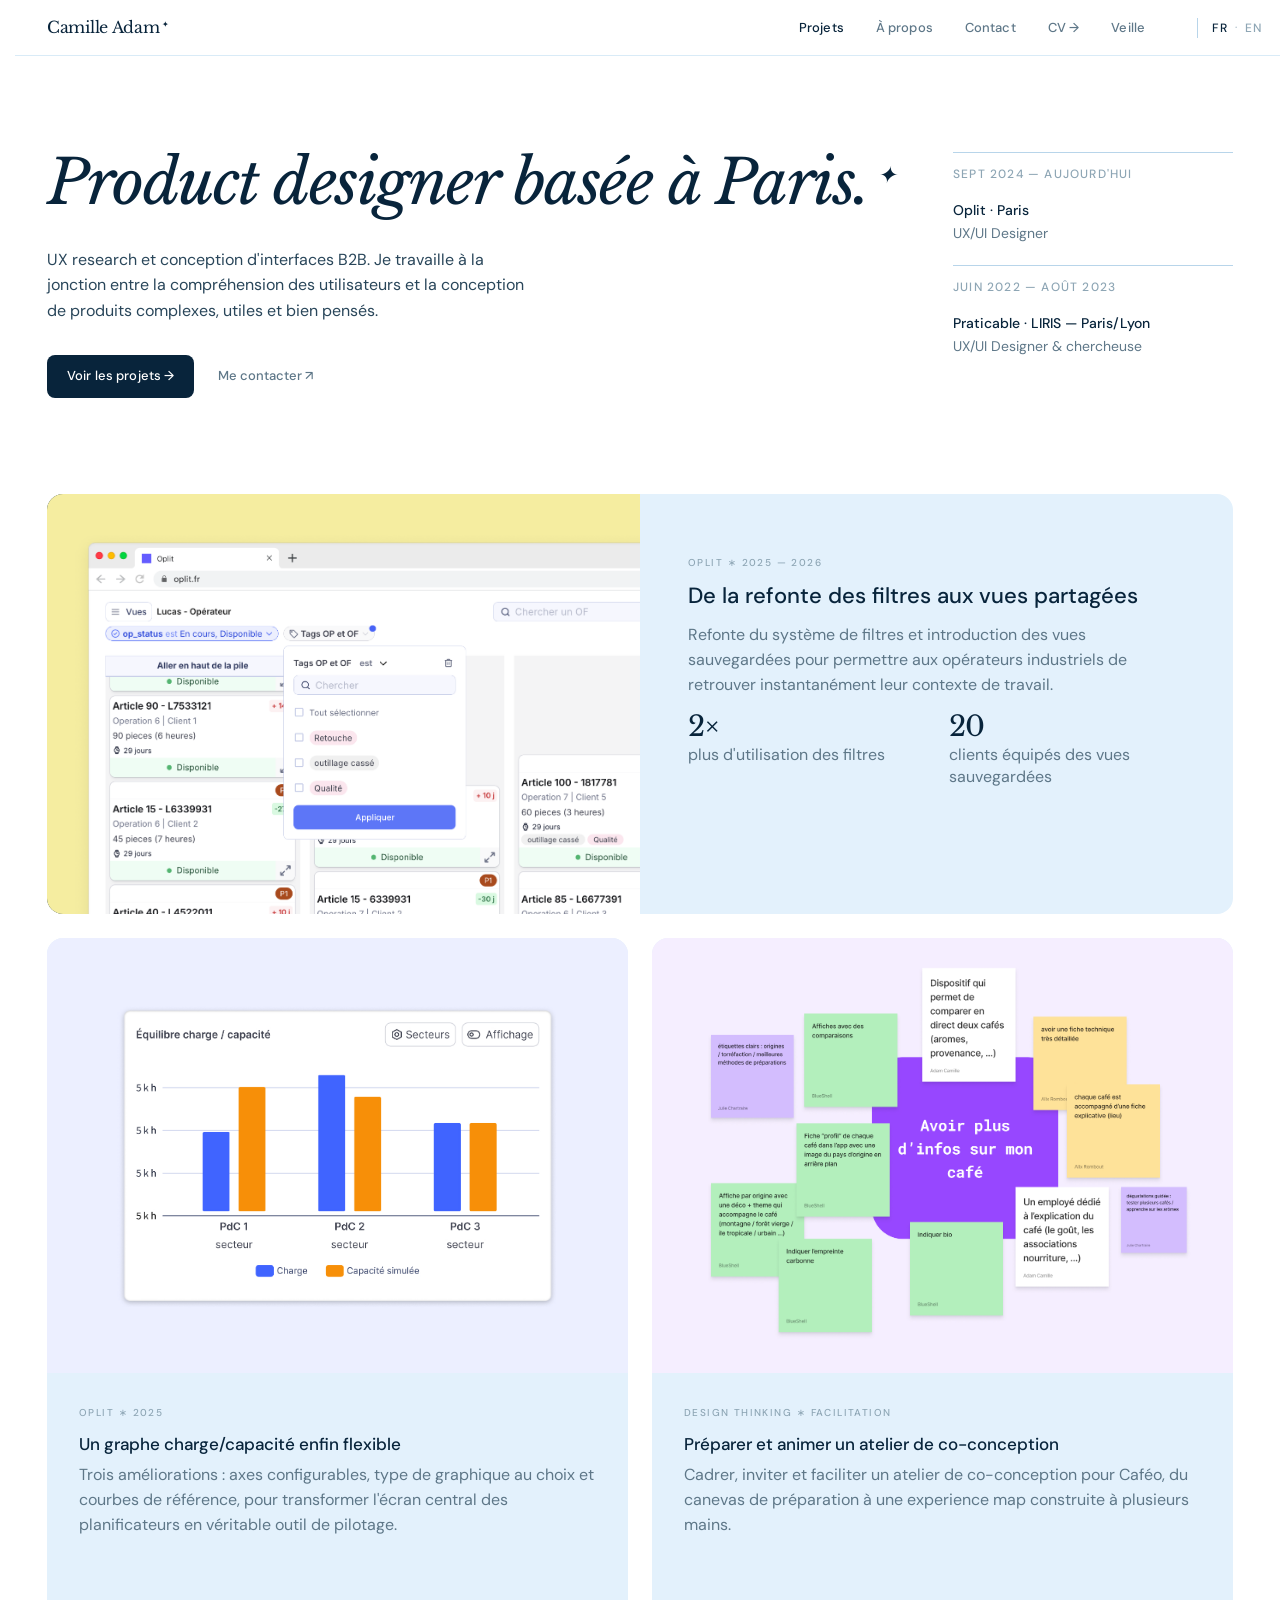
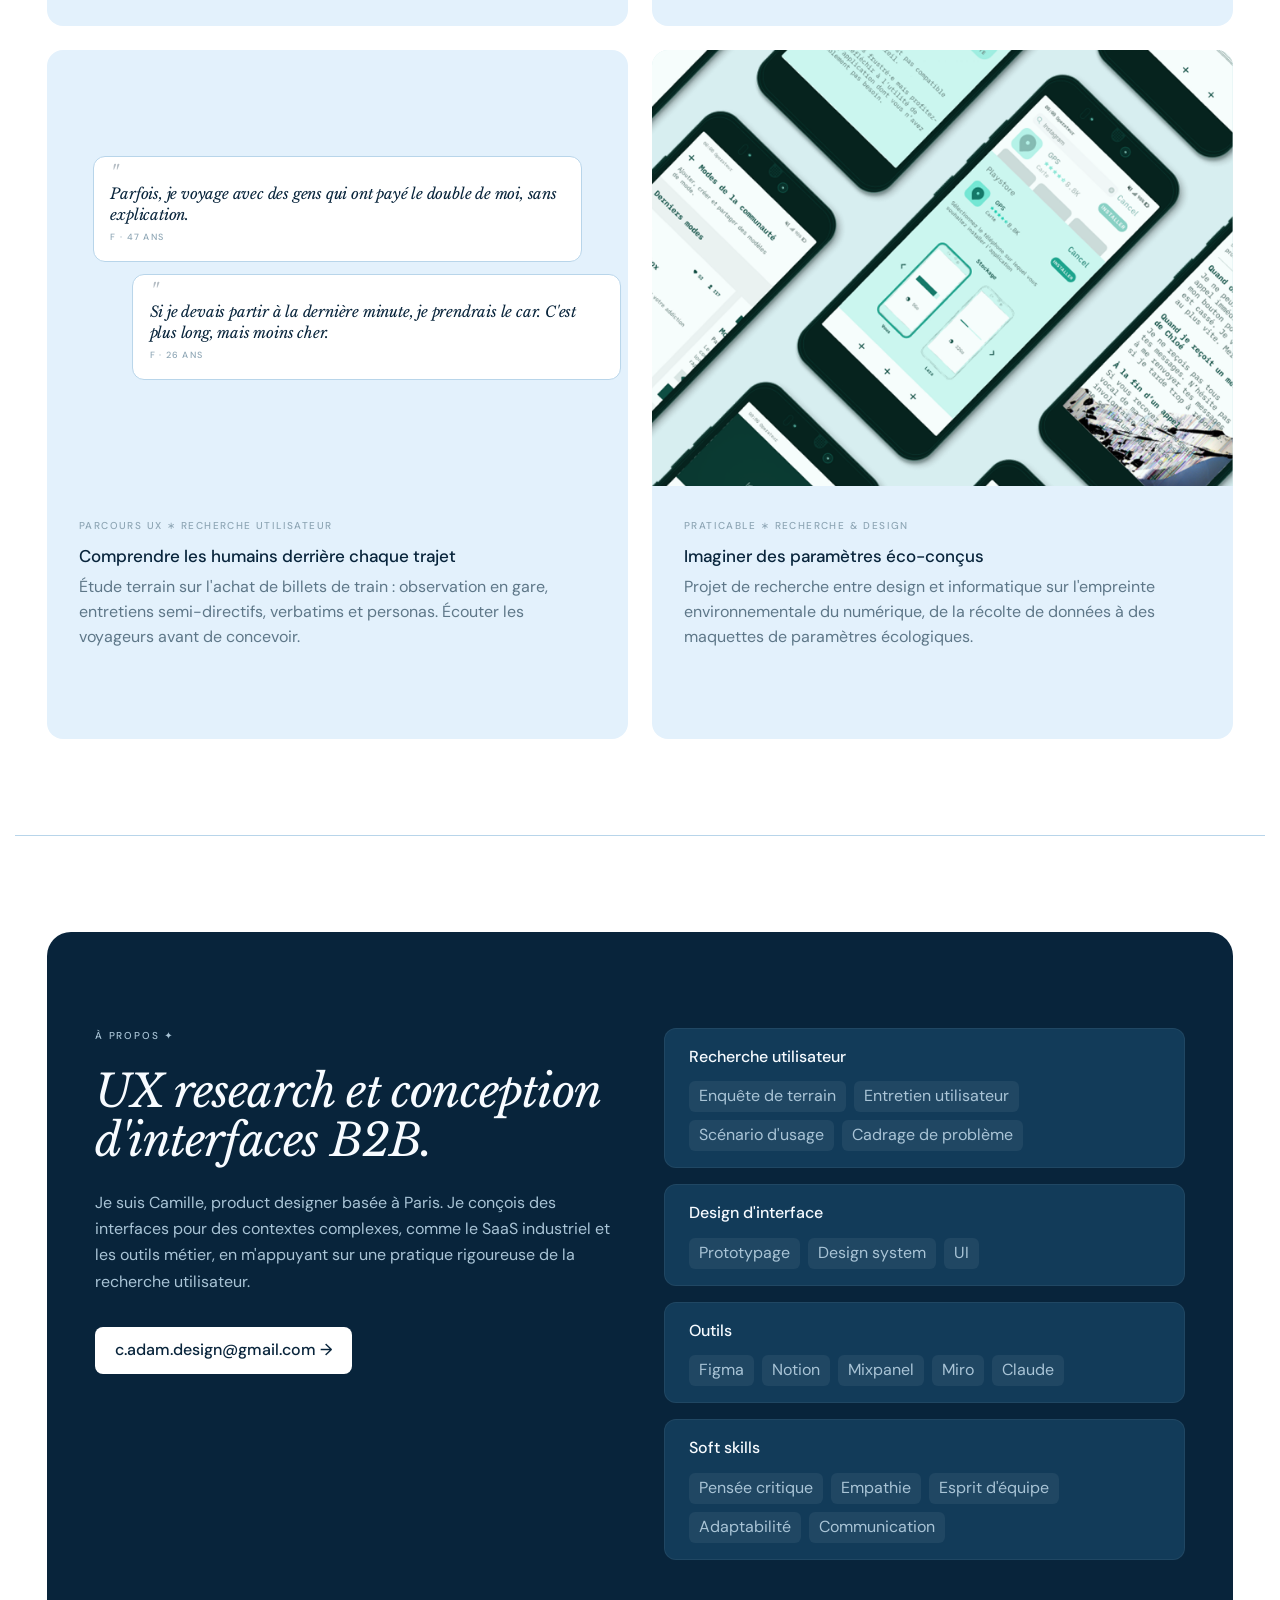
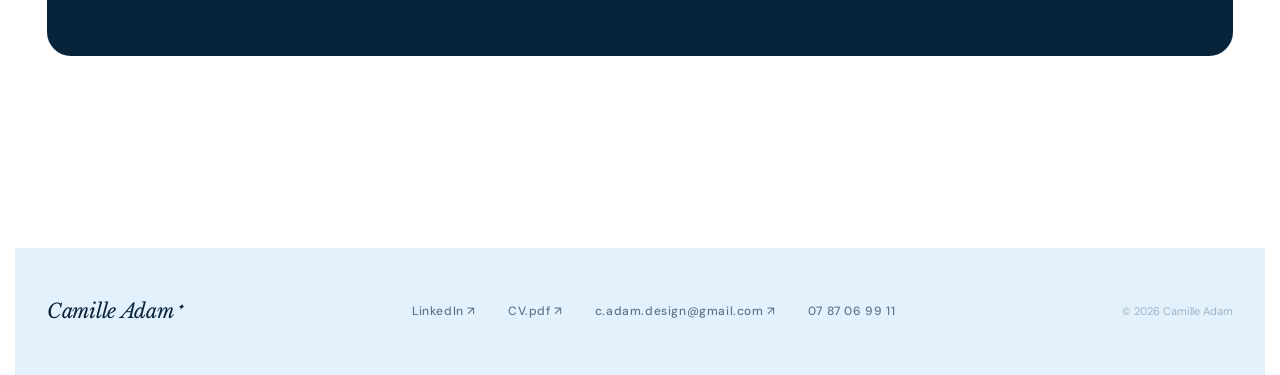
==== commit 3b08d6e2: "commit 1h" ====
--- a/index.html
+++ b/index.html
@@ -122,8 +122,8 @@
 
 .nav-logo {
   font-family: var(--font-display);
-  font-style: italic;
-  font-size: 18px;
+  font-style: normal;
+  font-size: 16px;
   color: var(--color-ink);
   letter-spacing: -0.3px;
 }
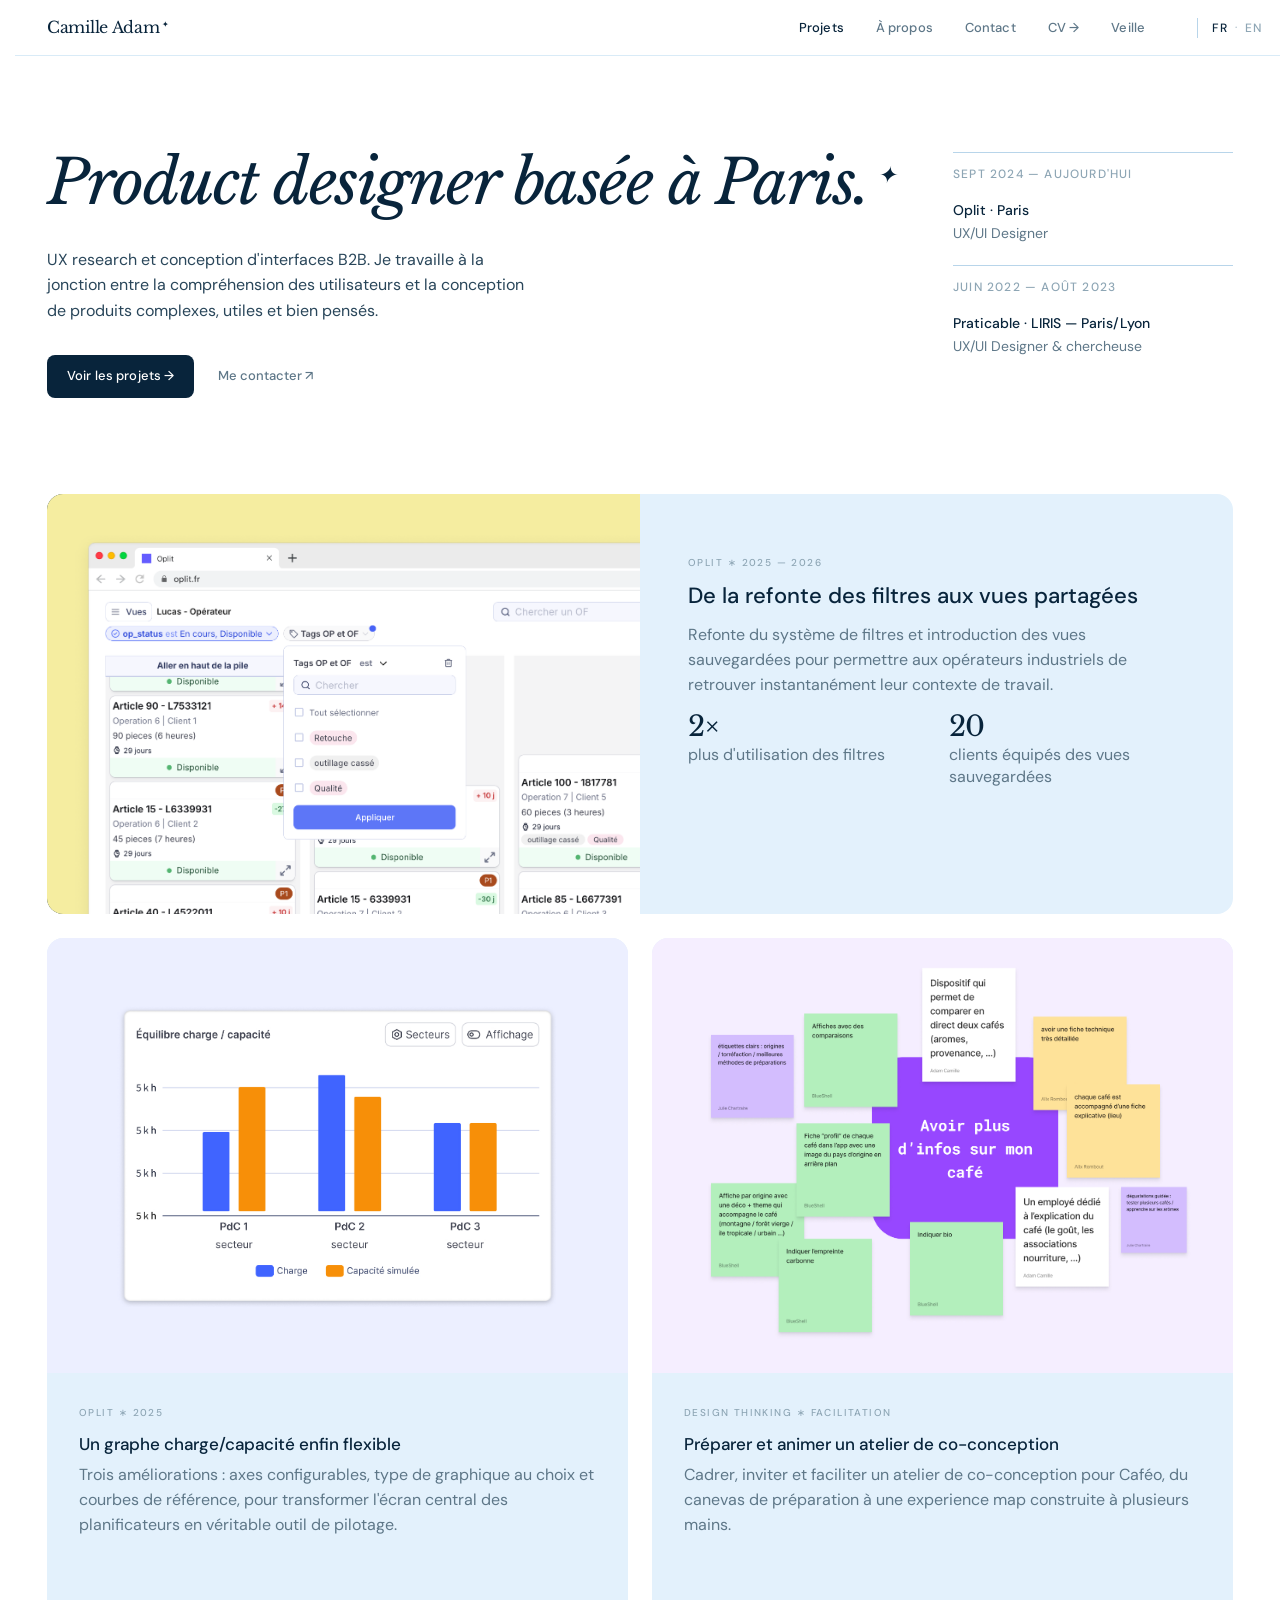
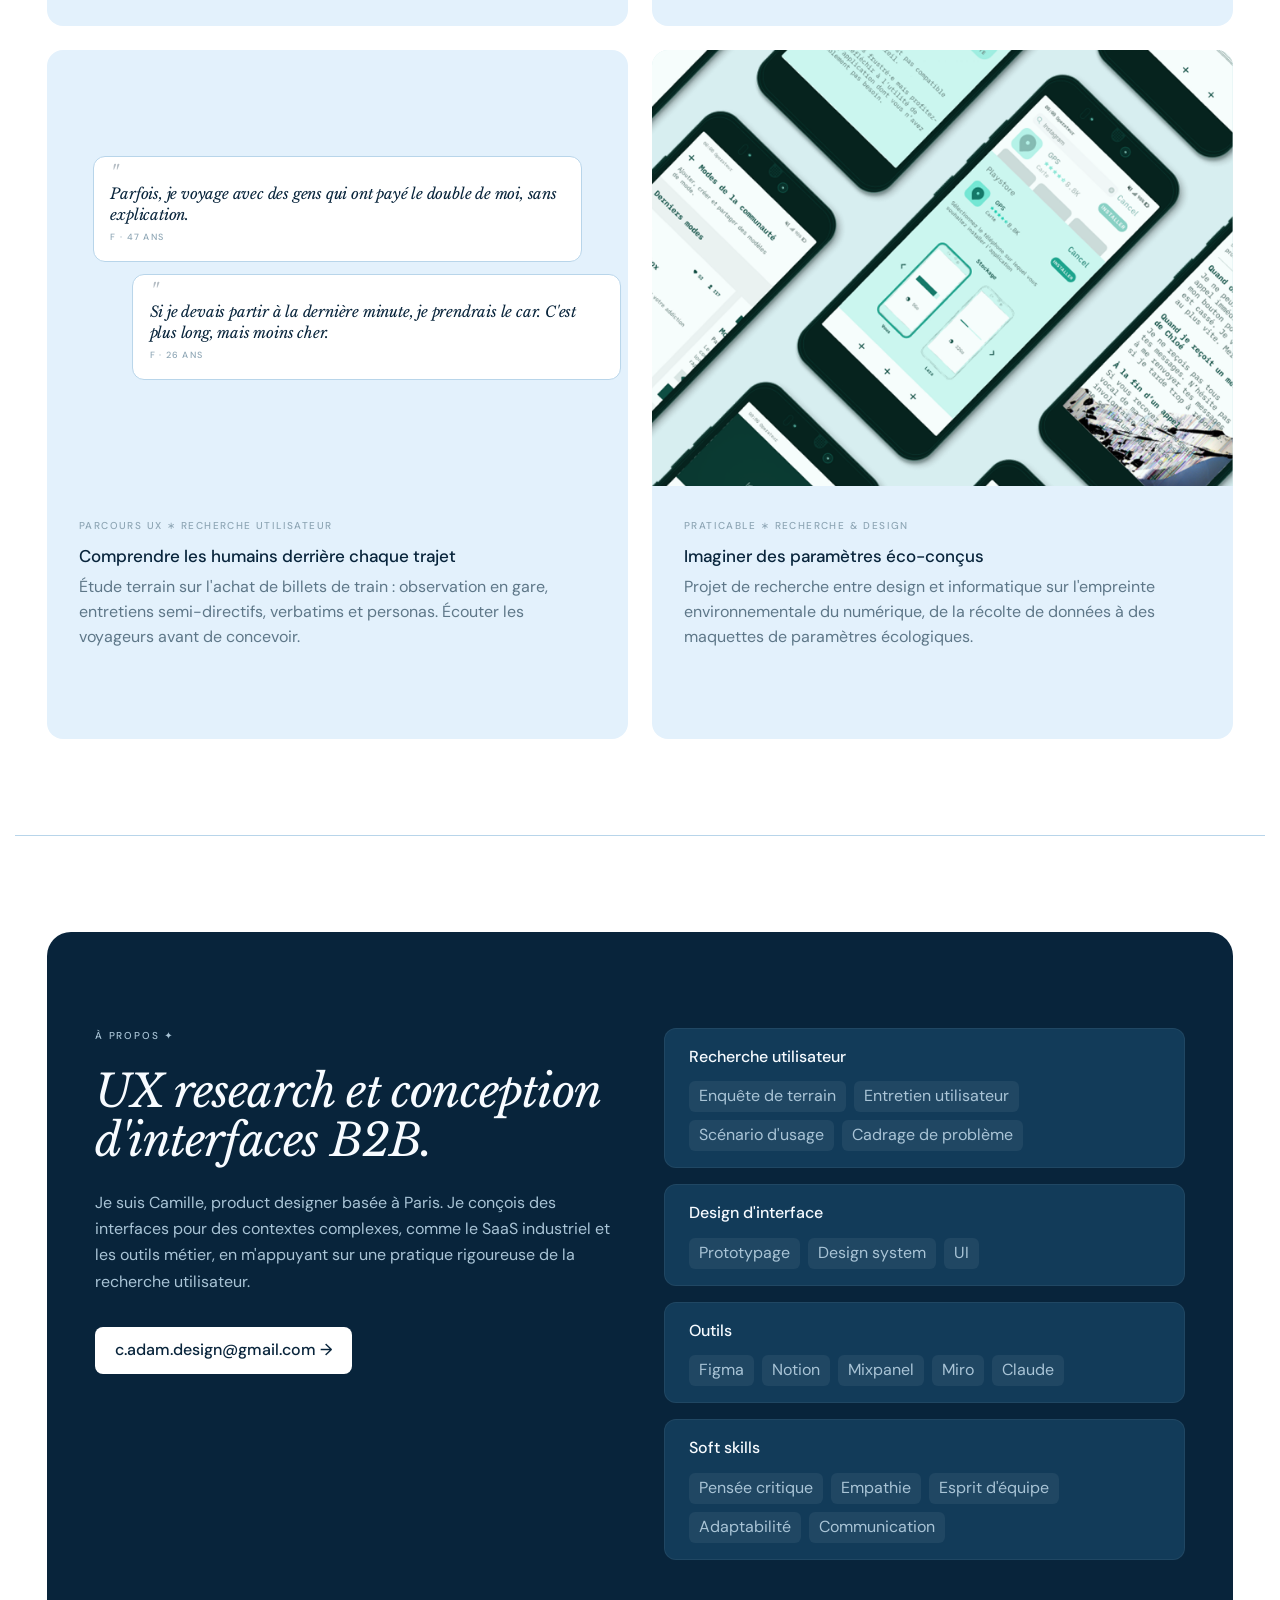
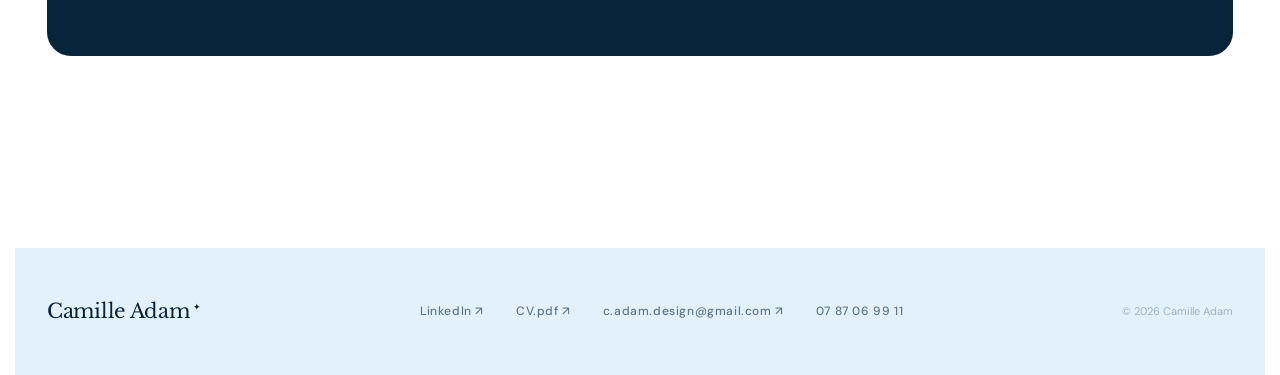
==== commit 870ae691: "logo" ====
--- a/index.html
+++ b/index.html
@@ -862,7 +862,7 @@
 
 .footer-name {
   font-family: var(--font-display);
-  font-style: italic;
+  font-style: normal;
   font-size: 20px;
   color: var(--color-ink);
   letter-spacing: -0.3px;
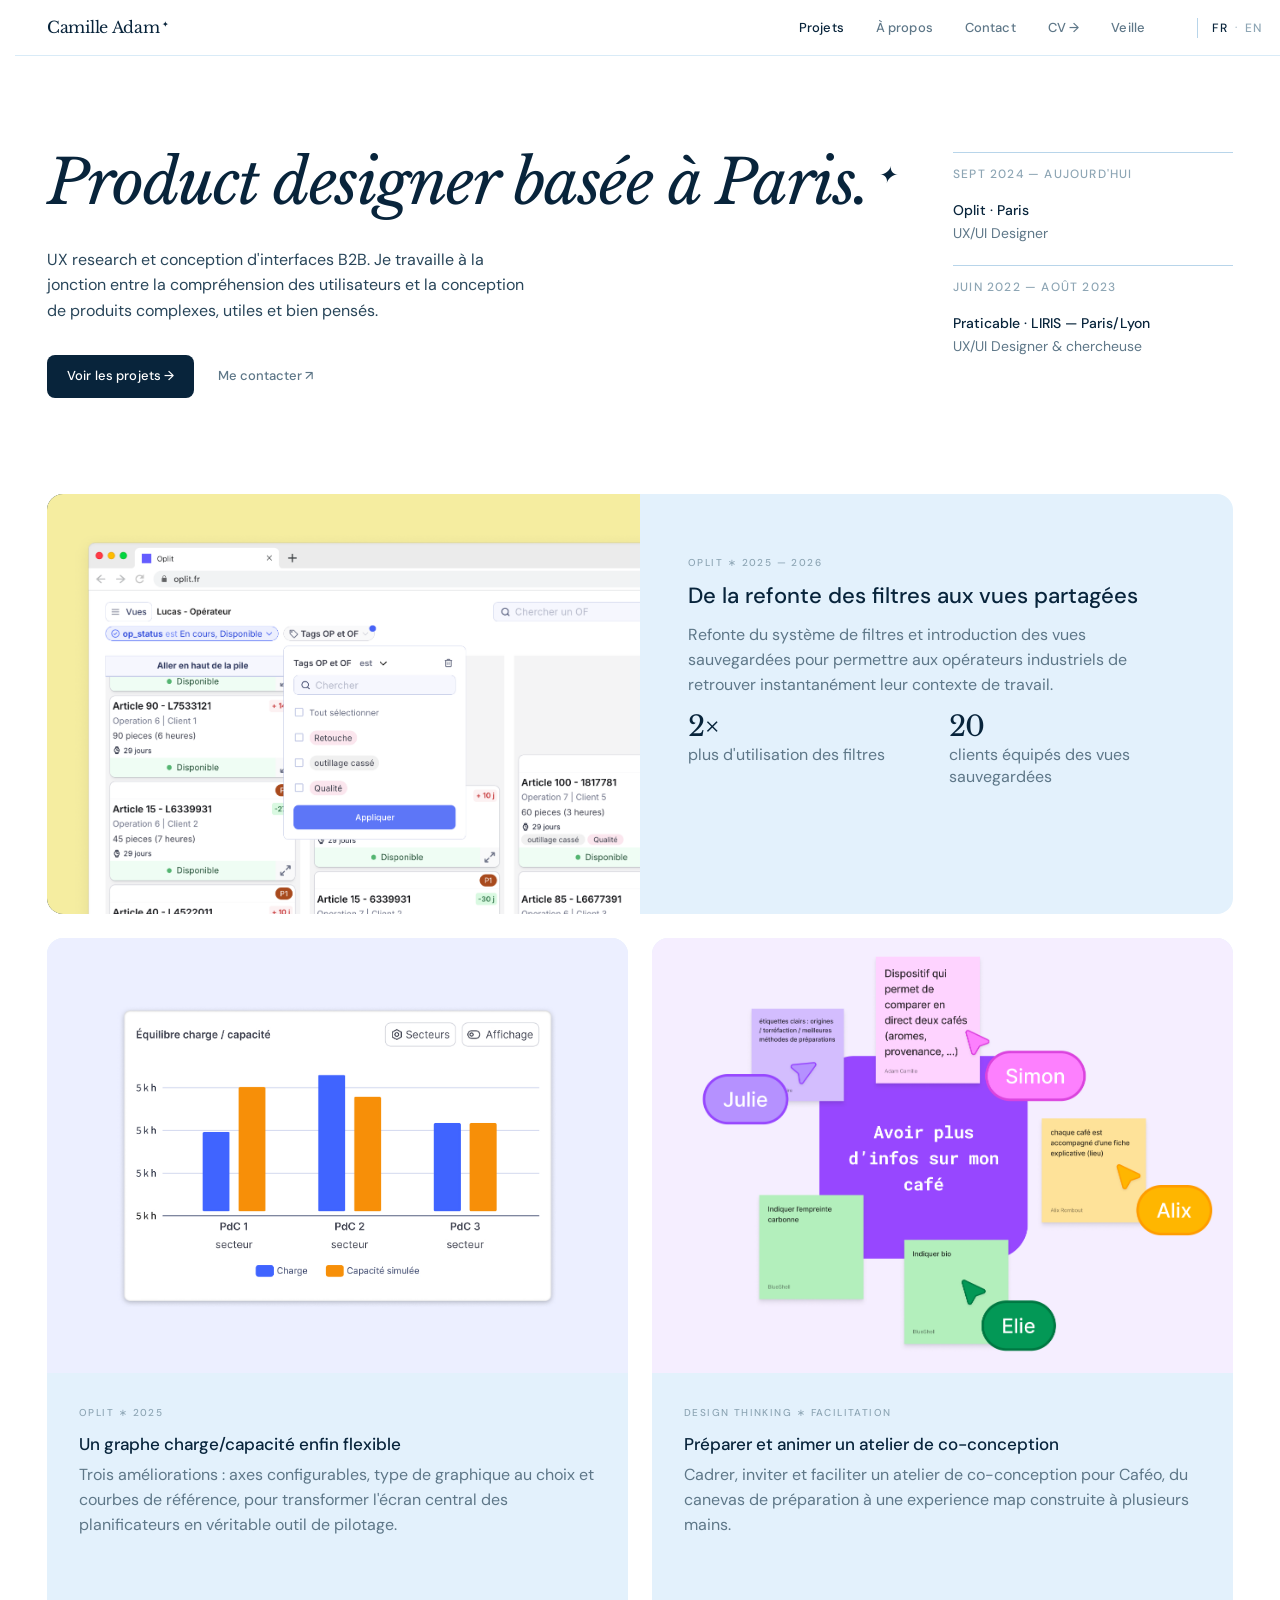
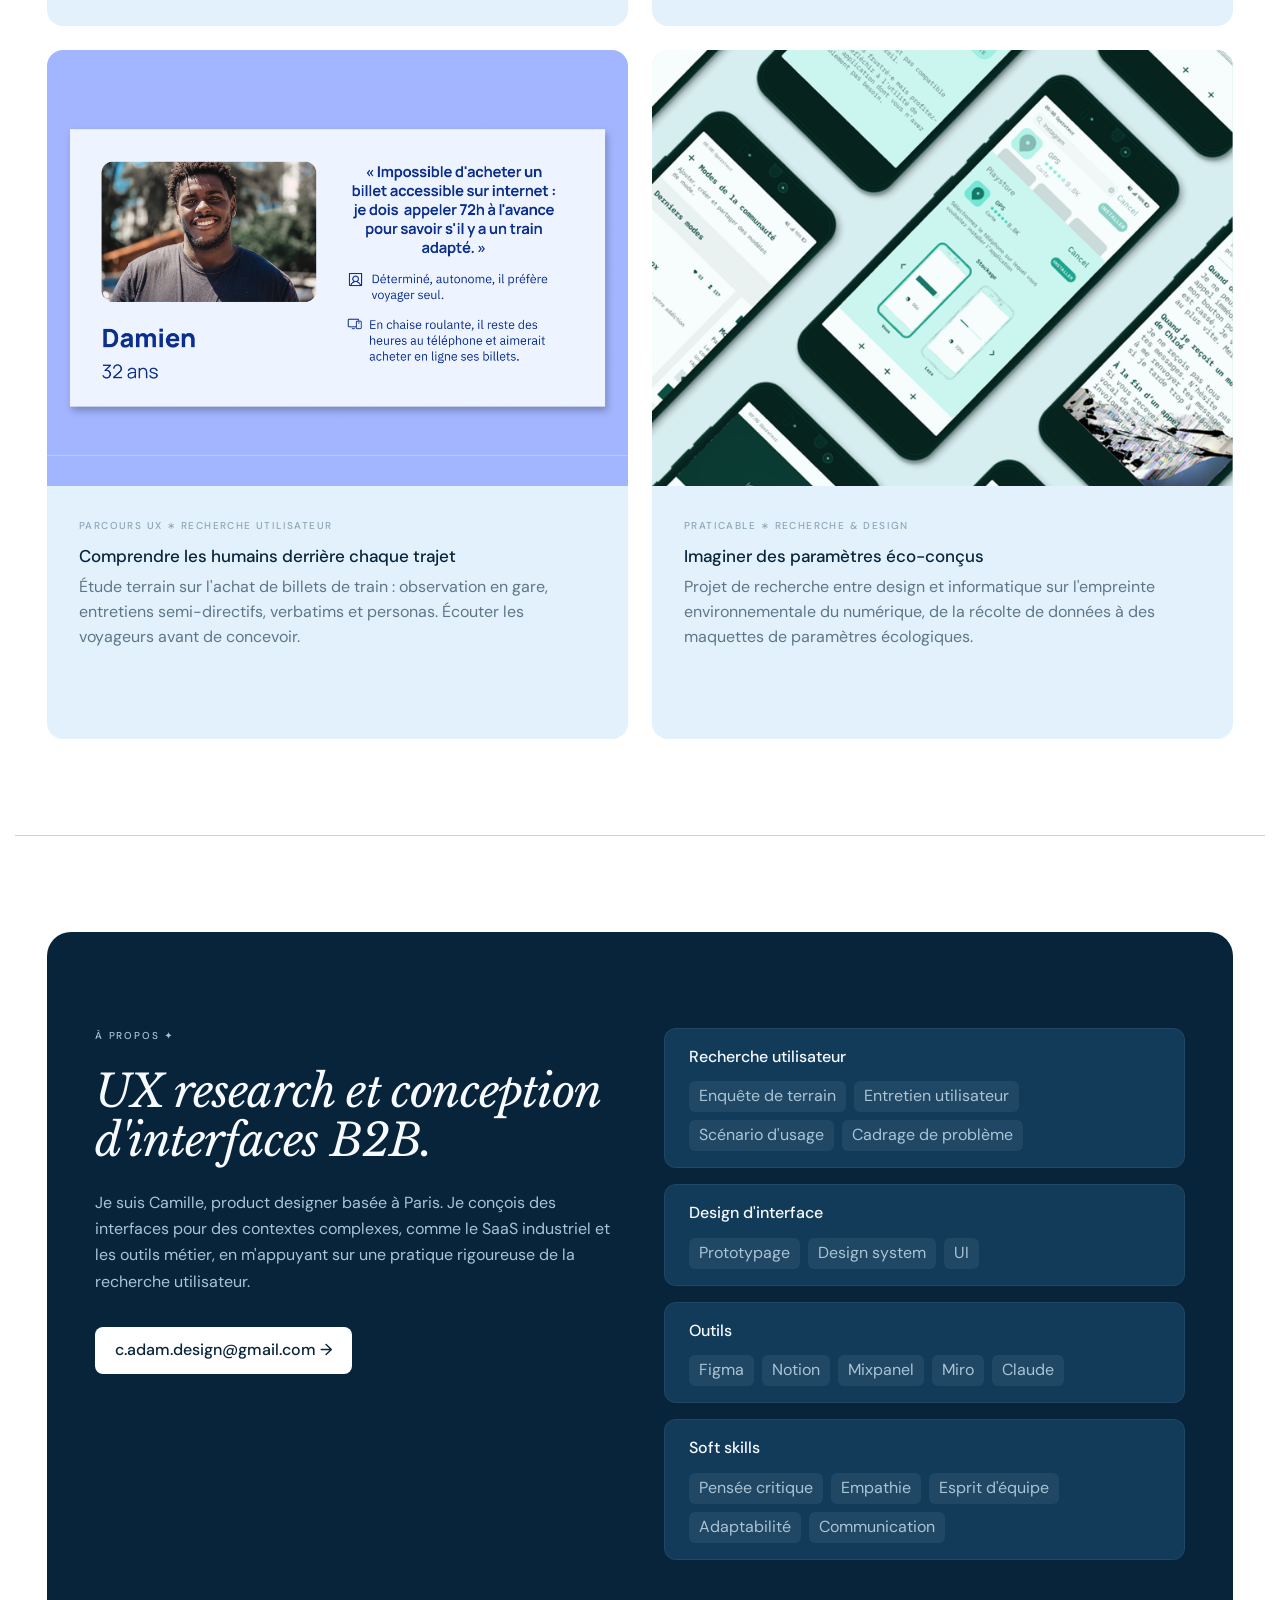
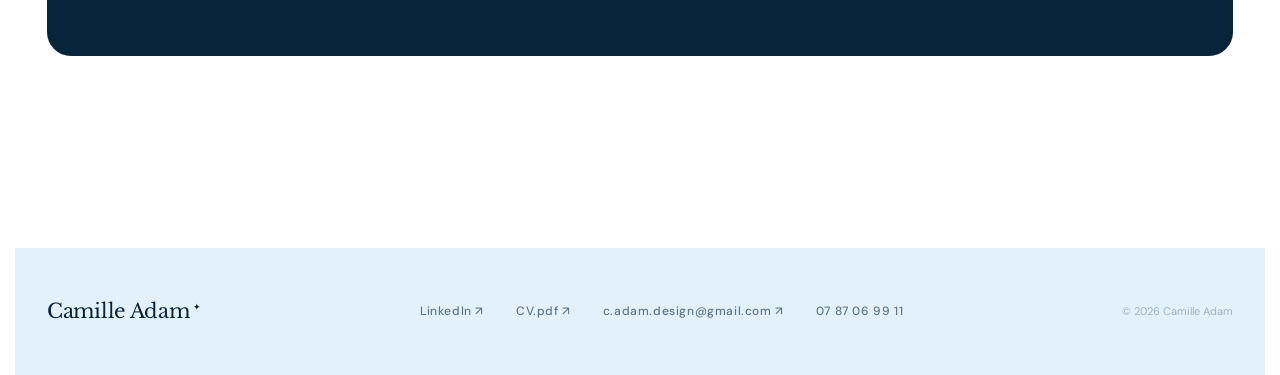
==== commit f53256f8: "change image" ====
--- a/index.html
+++ b/index.html
@@ -540,50 +540,17 @@
 .project-card:hover .visual-8-img { transform: scale(1.05); }
 
 /* Visual 7 — verbatim "voices" wall */
-.visual-7 { background: var(--color-canvas-soft); }
-.visual-7-inner {
-  width: 84%;
-  display: flex;
-  flex-direction: column;
-  gap: var(--space-sm);
-}
-.v7-quote {
-  background: var(--color-canvas);
-  border: 1px solid var(--color-hairline);
-  border-radius: var(--radius-lg);
-  padding: var(--space-md);
-  display: flex;
-  flex-direction: column;
-  gap: 6px;
-  transition: transform 0.4s cubic-bezier(0.22, 1, 0.36, 1);
-}
-.v7-quote:nth-child(2) { transform: translateX(8%); }
-.project-card:hover .v7-quote:nth-child(1) { transform: translateX(3%); }
-.project-card:hover .v7-quote:nth-child(2) { transform: translateX(5%); }
-.v7-mark {
-  font-family: var(--font-display);
-  font-style: italic;
-  font-size: 22px;
-  line-height: 0.2;
-  color: var(--color-ink);
-  opacity: 0.3;
-}
-.v7-text {
-  font-family: var(--font-display);
-  font-style: italic;
-  font-size: 15px;
-  line-height: 1.4;
-  letter-spacing: -0.2px;
-  color: var(--color-ink);
-}
-.v7-tag {
-  font-family: var(--font-body);
-  font-size: 9px;
-  font-weight: 500;
-  letter-spacing: 0.14em;
-  text-transform: uppercase;
-  color: var(--color-muted-soft);
-}
+.visual-7 { background: #A2B5FF; overflow: hidden; }
+.visual-7-img {
+  width: 100%;
+  height: 100%;
+  object-fit: contain;
+  object-position: center;
+  display: block;
+  transform: scale(1);
+  transition: transform 0.5s cubic-bezier(0.22, 1, 0.36, 1);
+}
+.project-card:hover .visual-7-img { transform: scale(1.05); }
 .visual-3-img {
   width: 100%;
   height: 100%;
@@ -1055,18 +1022,7 @@
       <!-- Projet — Recherche voyageurs -->
       <a href="Etude de cas - Recherche voyageurs.html" class="project-card">
         <div class="project-visual visual-7">
-          <div class="visual-7-inner">
-            <div class="v7-quote">
-              <span class="v7-mark">"</span>
-              <p class="v7-text" data-i18n="p6.v1">Parfois, je voyage avec des gens qui ont payé le double de moi, sans explication.</p>
-              <span class="v7-tag">F · 47 ans</span>
-            </div>
-            <div class="v7-quote">
-              <span class="v7-mark">"</span>
-              <p class="v7-text" data-i18n="p6.v2">Si je devais partir à la dernière minute, je prendrais le car. C'est plus long, mais moins cher.</p>
-              <span class="v7-tag">F · 26 ans</span>
-            </div>
-          </div>
+          <img src="img/card_home_entretien_ux.jpg" alt="Étude terrain sur l'achat de billets de train en gare" class="visual-7-img">
         </div>
         <div class="project-info">
           <div class="project-tag" data-i18n="p6.tag">Parcours UX ∗ Recherche utilisateur</div>
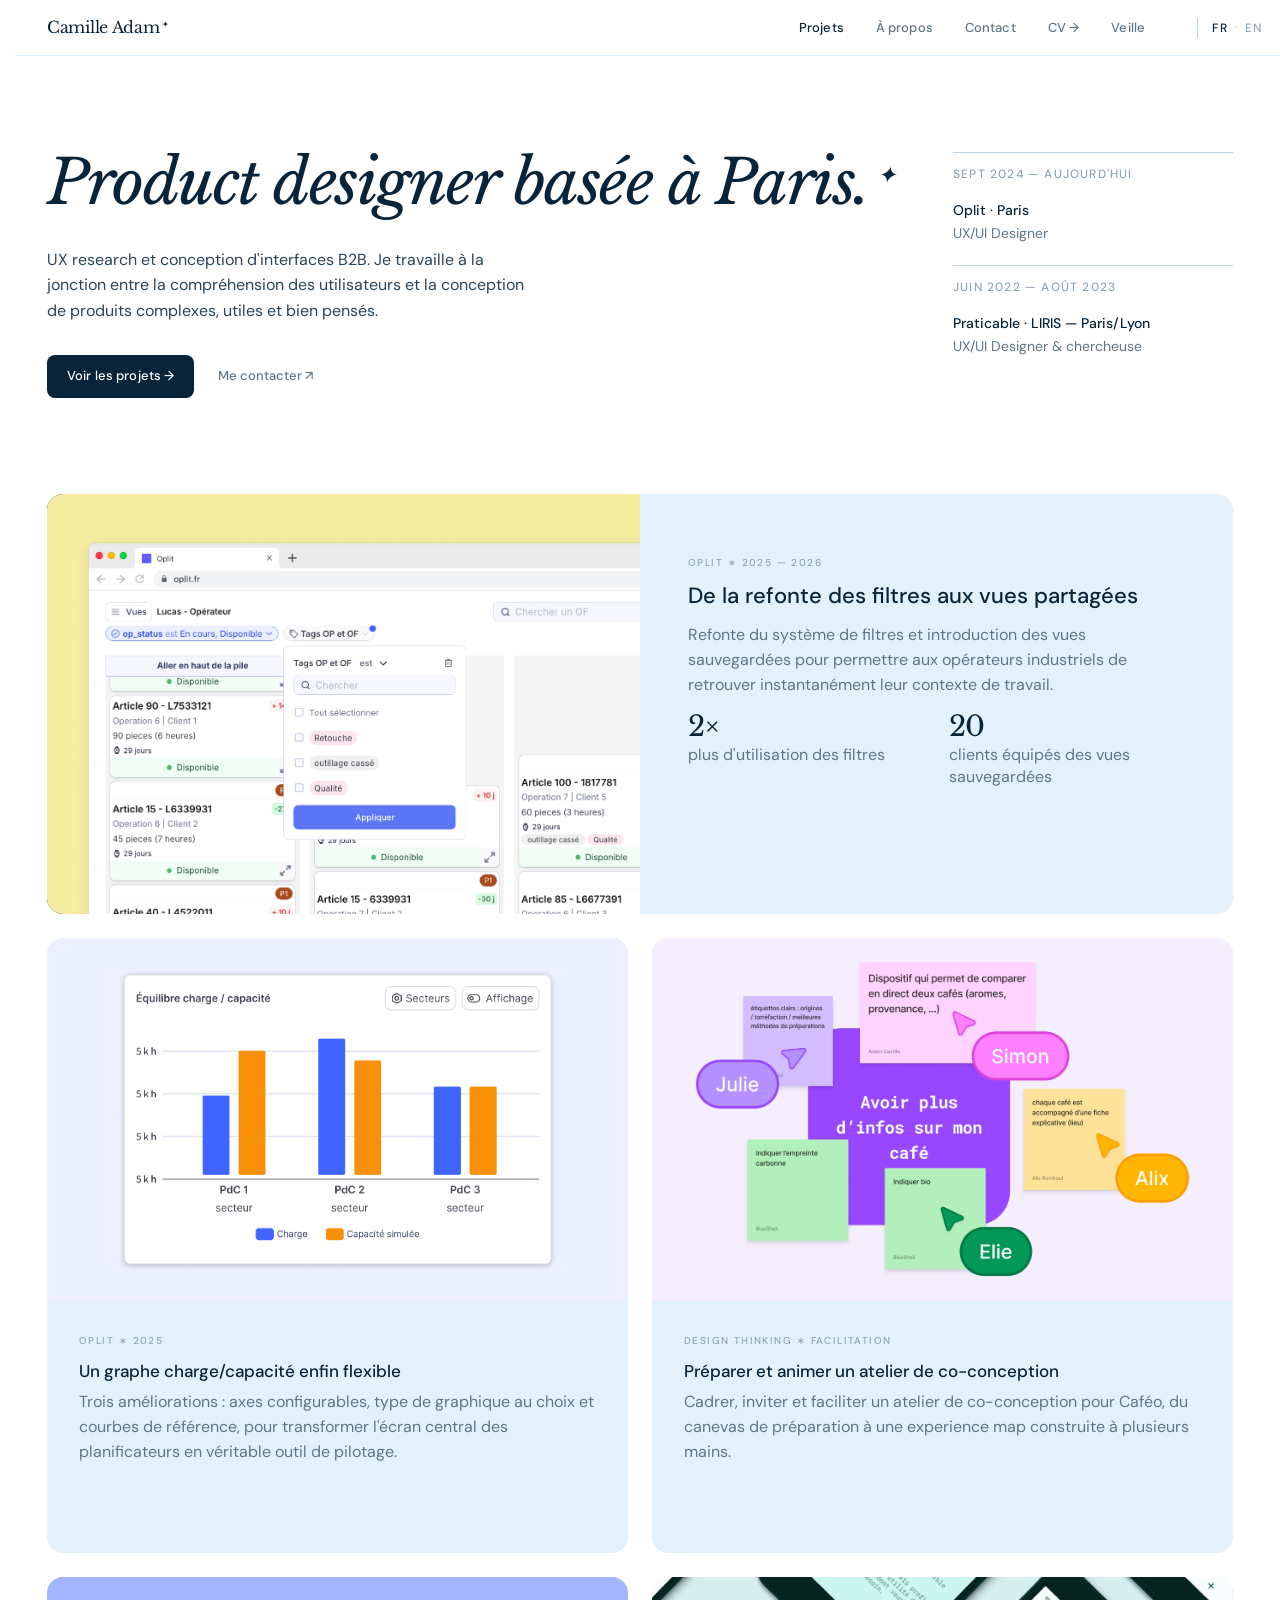
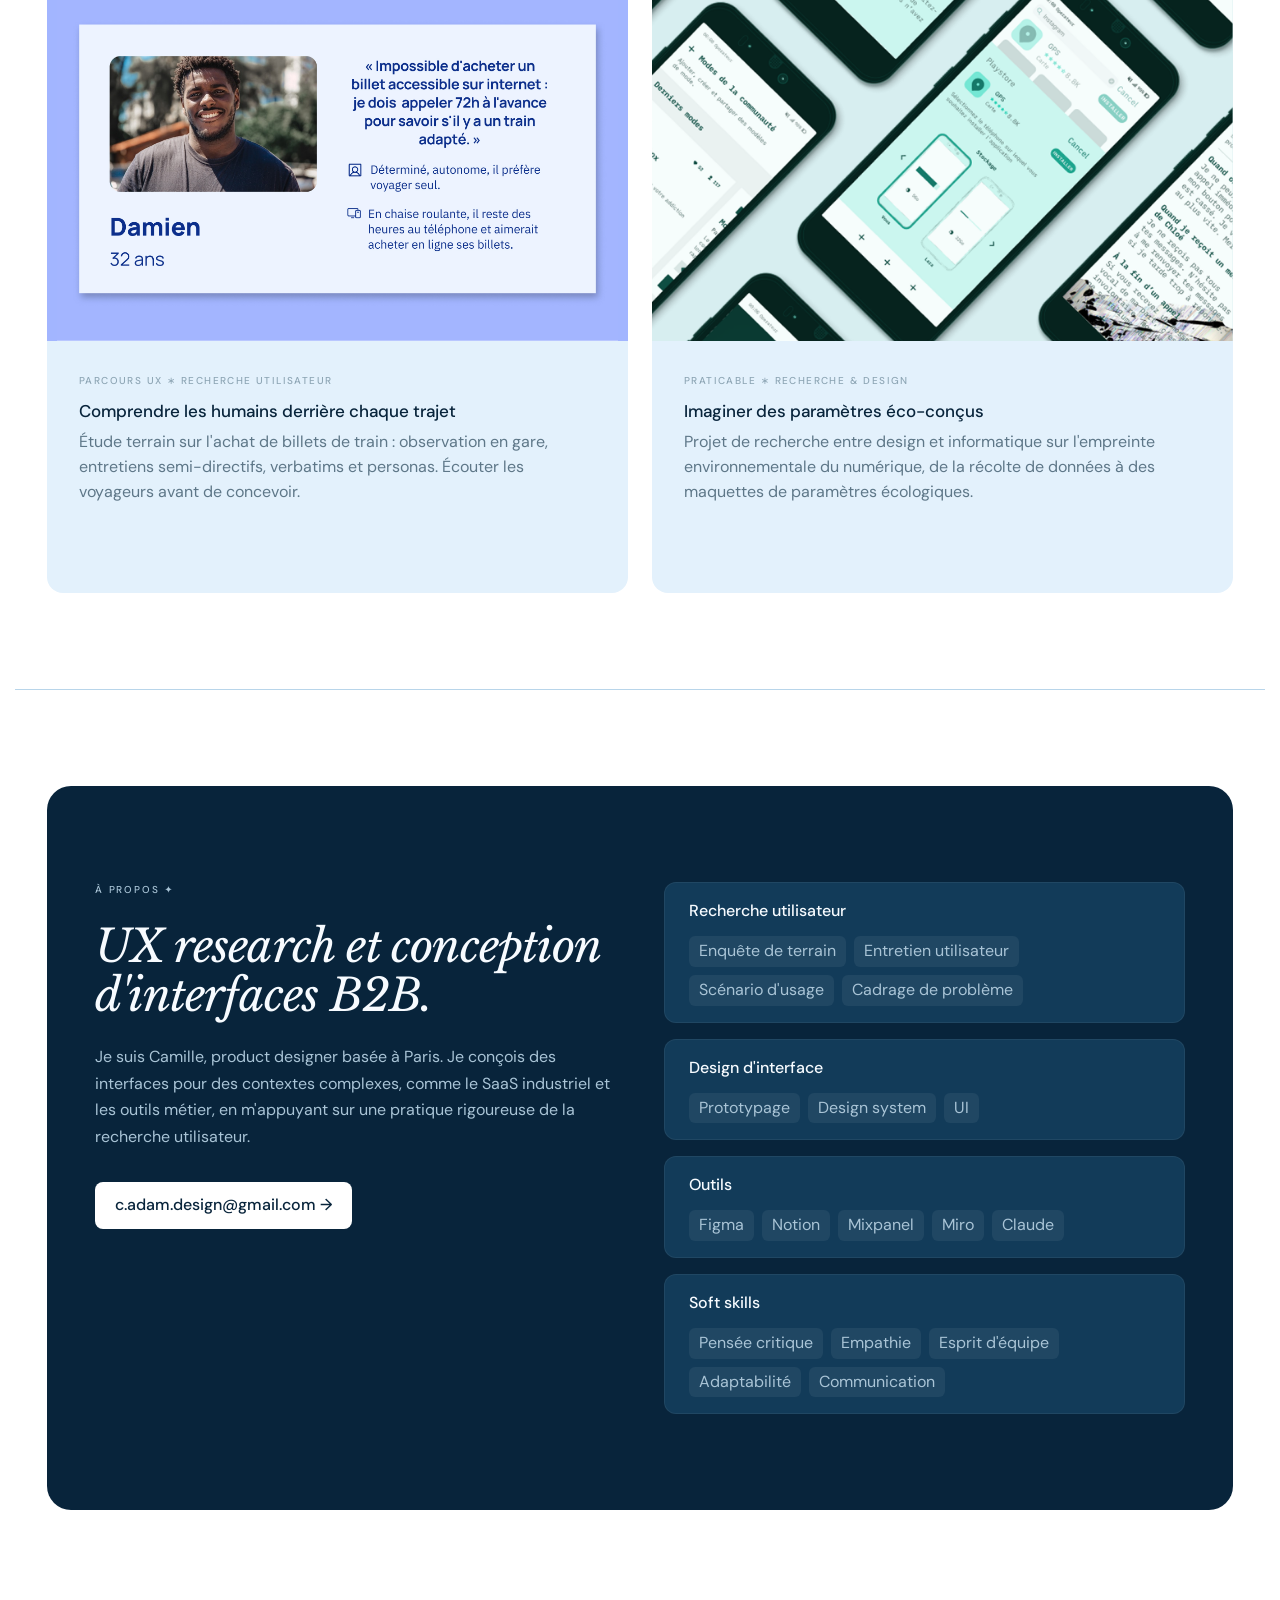
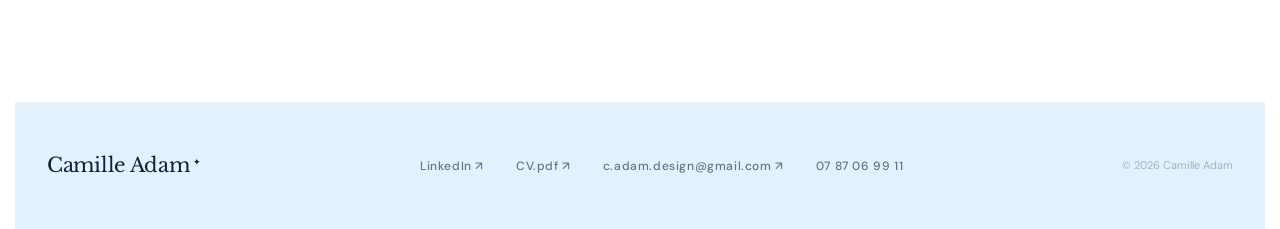
==== commit e4b7f17d: "plusieurs changements" ====
--- a/index.html
+++ b/index.html
@@ -409,7 +409,7 @@
 }
 
 .project-card:not(.project-card-large) .project-visual {
-  aspect-ratio: 4 / 3;
+  aspect-ratio: 16 / 10;
   flex: 0 0 auto;
 }
 
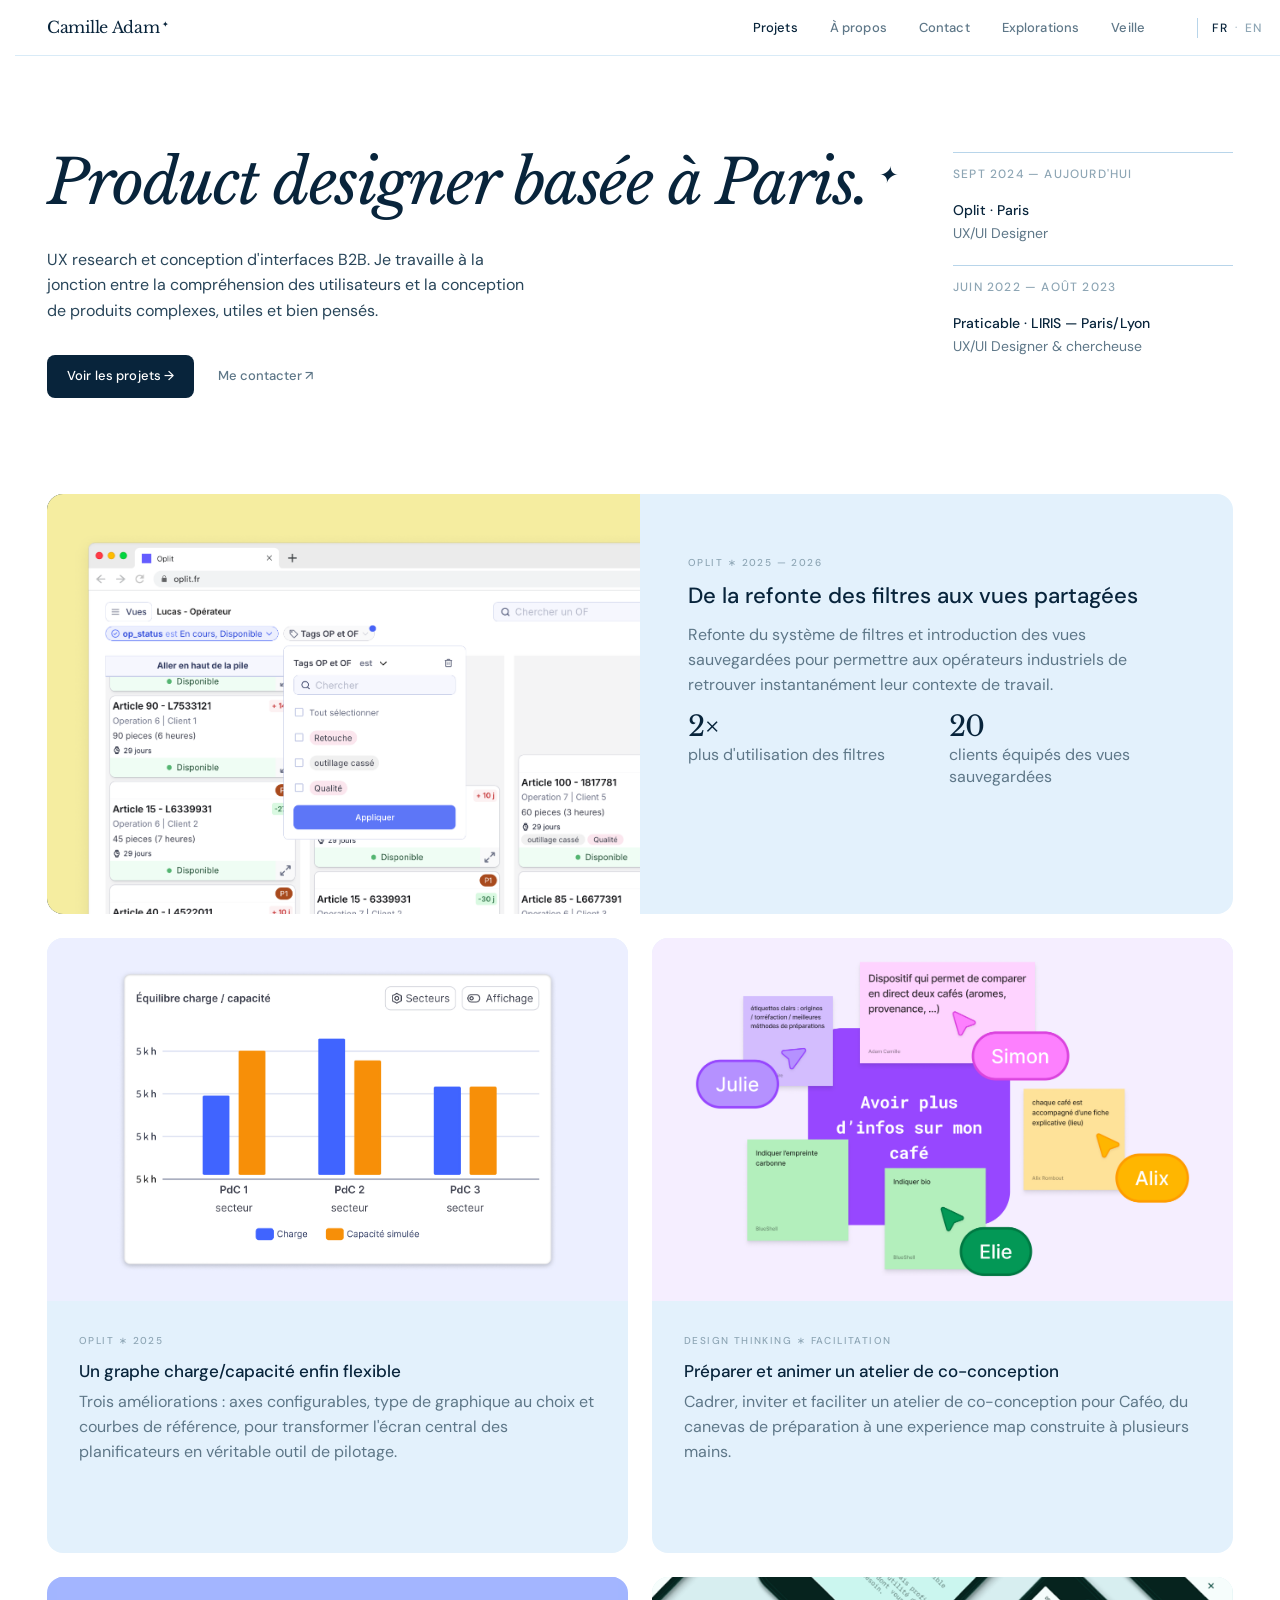
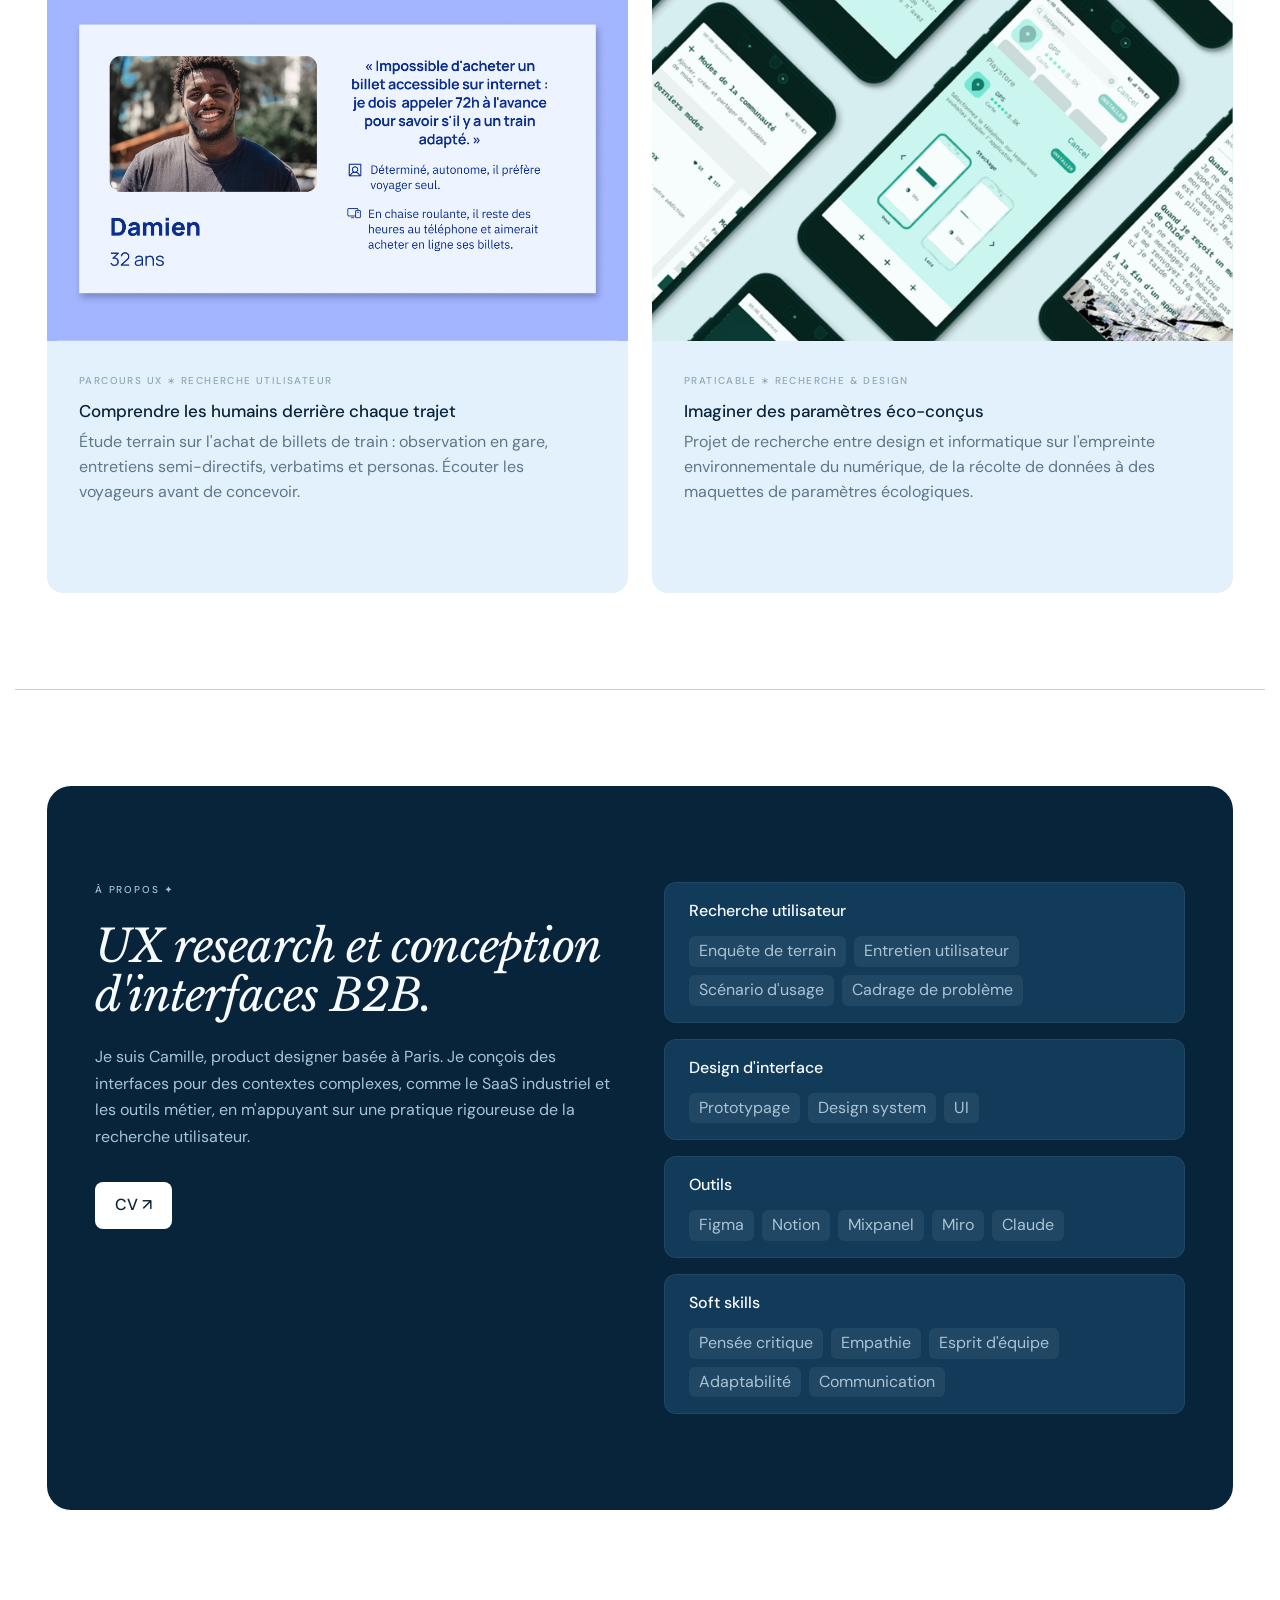
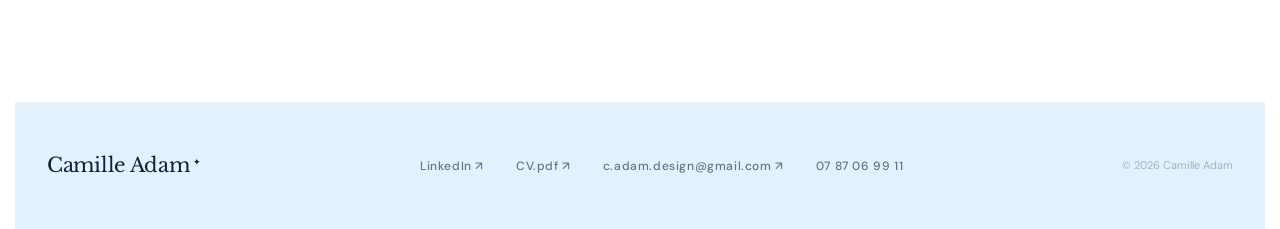
==== commit d577c6af: "explorations" ====
--- a/index.html
+++ b/index.html
@@ -909,7 +909,7 @@
       <li><a class="active" data-scroll="projets" data-i18n="nav.work">Projets</a></li>
       <li><a data-scroll="about" data-i18n="nav.about">À propos</a></li>
       <li><a data-scroll="contact" data-i18n="nav.contact">Contact</a></li>
-      <li><a href="https://drive.google.com/file/d/1BTTyKD2TBDqA-Z4eFI9YWGJgLX60CRYh/view?usp=sharing" target="_blank" rel="noopener" data-i18n="nav.cv">CV →</a></li>
+      <li><a href="Explorations.html" data-i18n="nav.explo">Explorations</a></li>
       <li><a href="Veille.html" data-i18n="nav.watch">Veille</a></li>
       <li>
         <div class="lang-switch" role="group" aria-label="Langue / Language">
@@ -1063,7 +1063,7 @@
         <p class="about-body" data-i18n="about.body">
           Je suis Camille, product designer basée à Paris. Je conçois des interfaces pour des contextes complexes, comme le SaaS industriel et les outils métier, en m'appuyant sur une pratique rigoureuse de la recherche utilisateur.
         </p>
-        <a href="mailto:c.adam.design@gmail.com" class="about-btn">c.adam.design@gmail.com →</a>
+        <a href="cv.pdf" target="_blank" rel="noopener" class="about-btn" data-i18n="nav.cv">CV ↗</a>
       </div>
 
       <div class="about-right">
@@ -1117,7 +1117,7 @@
     <div class="footer-name">Camille Adam<span>✦</span></div>
     <ul class="footer-links">
       <li><a href="#">LinkedIn ↗</a></li>
-      <li><a href="https://drive.google.com/file/d/1BTTyKD2TBDqA-Z4eFI9YWGJgLX60CRYh/view?usp=sharing" target="_blank" rel="noopener">CV.pdf ↗</a></li>
+      <li><a href="cv.pdf" target="_blank" rel="noopener">CV.pdf ↗</a></li>
       <li><a href="mailto:c.adam.design@gmail.com">c.adam.design@gmail.com ↗</a></li>
       <li><a href="tel:0787069911">07 87 06 99 11</a></li>
     </ul>
@@ -1129,7 +1129,7 @@
   /* ---- FR / EN translations ---- */
   var I18N = {
     fr: {
-      "nav.work": "Projets", "nav.about": "À propos", "nav.contact": "Contact", "nav.cv": "CV →", "nav.watch": "Veille",
+      "nav.work": "Projets", "nav.about": "À propos", "nav.contact": "Contact", "nav.cv": "CV ↗", "nav.watch": "Veille", "nav.explo": "Explorations",
       "hero.title": "Product designer basée à Paris.",
       "hero.sub": "UX research et conception d'interfaces B2B. Je travaille à la jonction entre la compréhension des utilisateurs et la conception de produits complexes, utiles et bien pensés.",
       "hero.ctaProjects": "Voir les projets →",
@@ -1172,7 +1172,7 @@
       "skill3.tag1": "Pensée critique", "skill3.tag2": "Empathie", "skill3.tag3": "Esprit d'équipe", "skill3.tag4": "Adaptabilité", "skill3.tag5": "Communication"
     },
     en: {
-      "nav.work": "Work", "nav.about": "About", "nav.contact": "Contact", "nav.cv": "CV →", "nav.watch": "Watch",
+      "nav.work": "Work", "nav.about": "About", "nav.contact": "Contact", "nav.cv": "CV ↗", "nav.watch": "Watch", "nav.explo": "Explorations",
       "hero.title": "Product designer based in Paris.",
       "hero.sub": "UX research and B2B interface design. I work at the intersection of understanding users and designing complex, useful, well-considered products.",
       "hero.ctaProjects": "View projects →",
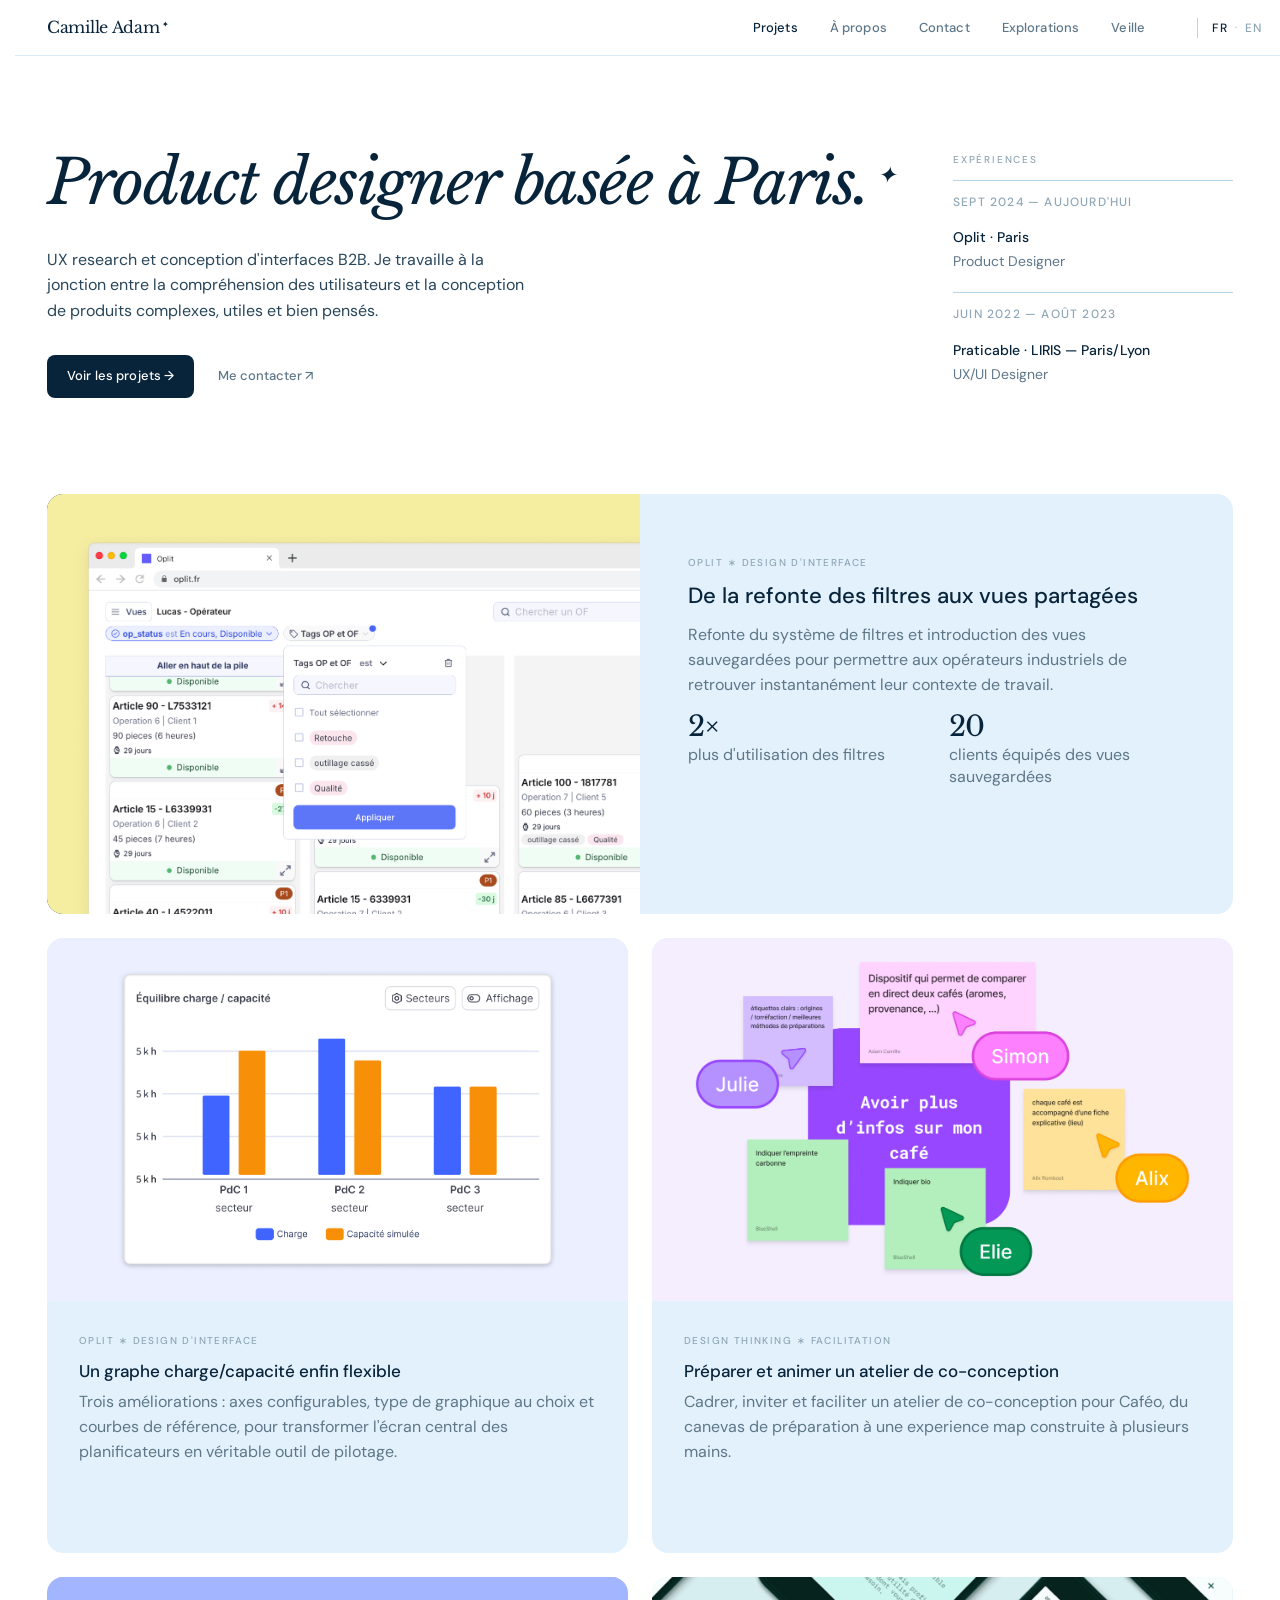
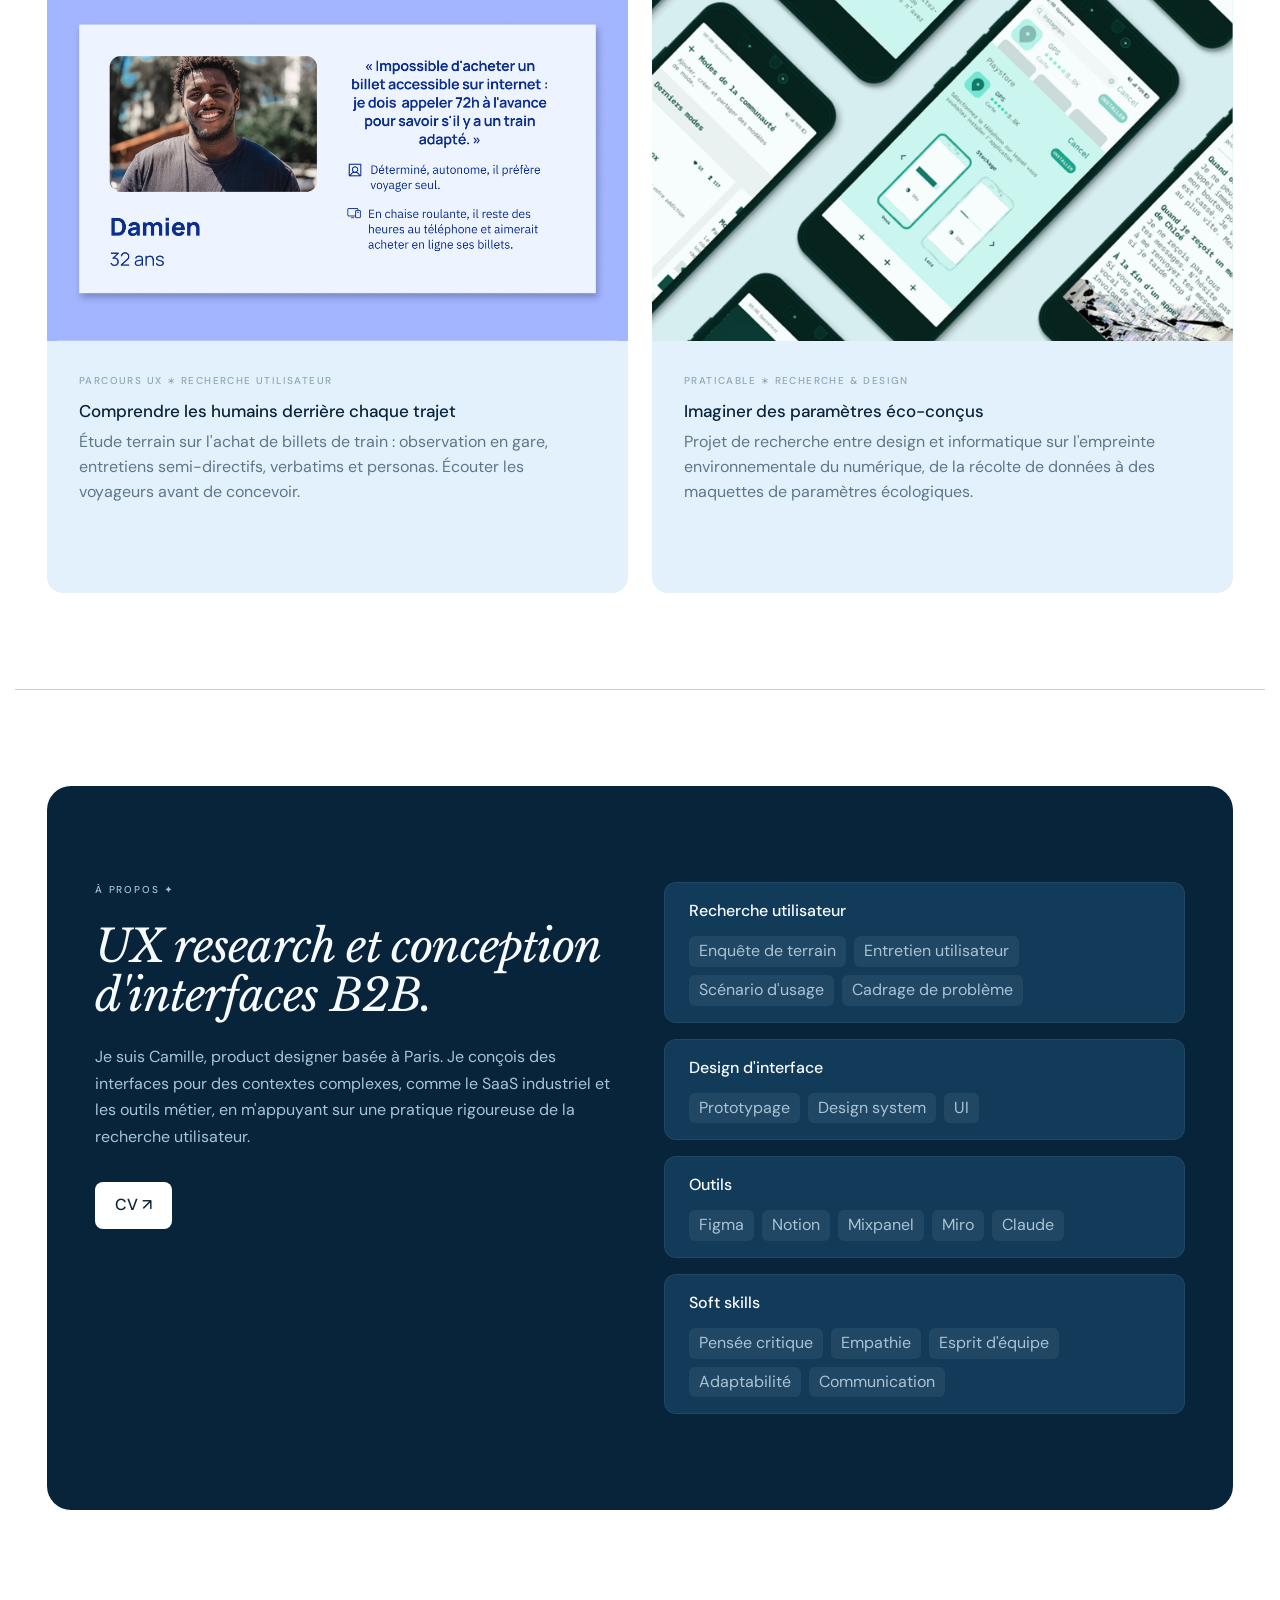
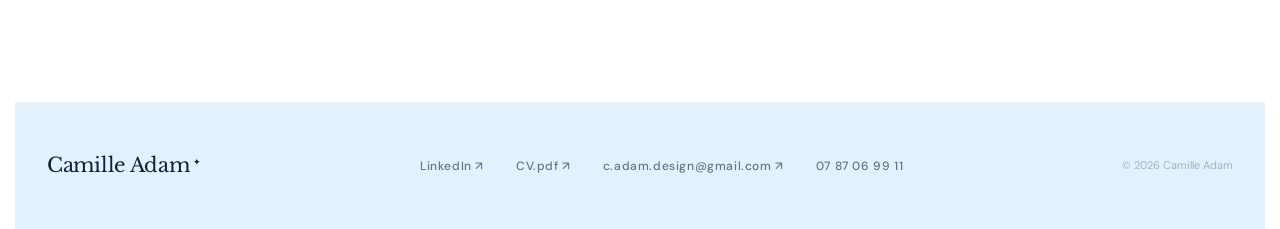
==== commit e870bf02: "petites modifs" ====
--- a/index.html
+++ b/index.html
@@ -281,7 +281,7 @@
   letter-spacing: 0.18em;
   text-transform: uppercase;
   color: var(--color-muted-soft);
-  margin-bottom: var(--space-lg);
+  margin-bottom: var(--space-sm);
 }
 
 .timeline {
@@ -942,18 +942,19 @@
     </div>
 
     <div class="hero-right fade-up fade-up-5">
+      <div class="timeline-label" data-i18n="tl.label">Expériences</div>
       <div class="timeline">
 
         <div class="timeline-year" data-i18n="tl0.year">Sept 2024 — Aujourd'hui</div>
         <div class="timeline-item">
           <span class="timeline-company">Oplit · Paris</span>
-          <span class="timeline-role" data-i18n="tl0.role">UX/UI Designer</span>
+          <span class="timeline-role" data-i18n="tl0.role">Product Designer</span>
         </div>
 
         <div class="timeline-year" data-i18n="tl1.year">Juin 2022 — Août 2023</div>
         <div class="timeline-item">
           <span class="timeline-company">Praticable · LIRIS — Paris/Lyon</span>
-          <span class="timeline-role" data-i18n="tl1.role">UX/UI Designer & chercheuse</span>
+          <span class="timeline-role" data-i18n="tl1.role">UX/UI Designer</span>
         </div>
 
       </div>
@@ -976,7 +977,7 @@
           <img src="img/uc1-filtres.png" alt="Ordonnanceur Oplit sur tablette devant un écran de planification en atelier" style="position:absolute; inset:0; width:100%; height:100%; object-fit:cover;">
         </div>
         <div class="project-info" data-comment-anchor="21b534e54c-div">
-          <div class="project-tag" data-i18n="p1.tag">Oplit ∗ 2025 — 2026</div>
+          <div class="project-tag" data-i18n="p1.tag">Oplit ∗ Design d'interface</div>
           <div class="project-title" data-i18n="p1.title">De la refonte des filtres aux vues partagées</div>
           <div class="project-desc" data-i18n="p1.desc">Refonte du système de filtres et introduction des vues sauvegardées pour permettre aux opérateurs industriels de retrouver instantanément leur contexte de travail.</div>
           <div class="project-impact">
@@ -999,7 +1000,7 @@
           <img src="img/charge-capa-card.jpg" alt="Graphe équilibre charge / capacité" class="visual-3-img">
         </div>
         <div class="project-info">
-          <div class="project-tag" data-i18n="p4.tag">Oplit ∗ 2025</div>
+          <div class="project-tag" data-i18n="p4.tag">Oplit ∗ Design d'interface</div>
           <div class="project-title" data-i18n="p4.title">Un graphe charge/capacité enfin flexible</div>
           <div class="project-desc" data-i18n="p4.desc">Trois améliorations : axes configurables, type de graphique au choix et courbes de référence, pour transformer l'écran central des planificateurs en véritable outil de pilotage.</div>
           <div class="project-cta" data-i18n="proj.cta">Lire l'étude de cas →</div>
@@ -1134,10 +1135,11 @@
       "hero.sub": "UX research et conception d'interfaces B2B. Je travaille à la jonction entre la compréhension des utilisateurs et la conception de produits complexes, utiles et bien pensés.",
       "hero.ctaProjects": "Voir les projets →",
       "hero.ctaContact": "Me contacter ↗",
-      "tl0.year": "Sept 2024 — Aujourd'hui", "tl0.role": "UX/UI Designer",
-      "tl1.year": "Juin 2022 — Août 2023", "tl1.role": "UX/UI Designer & chercheuse",
+      "tl.label": "Expériences",
+      "tl0.year": "Sept 2024 — Aujourd'hui", "tl0.role": "Product Designer",
+      "tl1.year": "Juin 2022 — Août 2023", "tl1.role": "UX/UI Designer",
       "proj.all": "Tous les projets →", "proj.cta": "Lire l'étude de cas →",
-      "p1.tag": "Oplit ∗ 2025 — 2026",
+      "p1.tag": "Oplit ∗ Design d'interface",
       "p1.title": "De la refonte des filtres aux vues partagées",
       "p1.desc": "Refonte du système de filtres et introduction des vues sauvegardées pour permettre aux opérateurs industriels de retrouver instantanément leur contexte de travail.",
       "p1.kpi1": "plus d'utilisation des filtres",
@@ -1149,7 +1151,7 @@
       "p3.tag": "Design system ∗ En cours",
       "p3.title": "Conception d'un design system pour interfaces industrielles",
       "p3.desc": "Tokens, composants et documentation pour une équipe produit opérant dans des contextes d'usage exigeants.",
-      "p4.tag": "Oplit ∗ 2025",
+      "p4.tag": "Oplit ∗ Design d'interface",
       "p4.title": "Un graphe charge/capacité enfin flexible",
       "p4.desc": "Trois améliorations : axes configurables, type de graphique au choix et courbes de référence, pour transformer l'écran central des planificateurs en véritable outil de pilotage.",
       "p5.tag": "Praticable ∗ Recherche & design",
@@ -1177,10 +1179,11 @@
       "hero.sub": "UX research and B2B interface design. I work at the intersection of understanding users and designing complex, useful, well-considered products.",
       "hero.ctaProjects": "View projects →",
       "hero.ctaContact": "Get in touch ↗",
-      "tl0.year": "Sept 2024 — Present", "tl0.role": "UX/UI Designer",
-      "tl1.year": "June 2022 — Aug 2023", "tl1.role": "UX/UI Designer & researcher",
+      "tl.label": "Experience",
+      "tl0.year": "Sept 2024 — Present", "tl0.role": "Product Designer",
+      "tl1.year": "June 2022 — Aug 2023", "tl1.role": "UX/UI Designer",
       "proj.all": "All projects →", "proj.cta": "Read the case study →",
-      "p1.tag": "SaaS editor ∗ 2025 — 2026",
+      "p1.tag": "Oplit ∗ Interface design",
       "p1.title": "From filter redesign to shared views",
       "p1.desc": "Redesigning the filter system and introducing saved views so industrial operators instantly recover their working context.",
       "p1.kpi1": "more usage on the filters",
@@ -1192,7 +1195,7 @@
       "p3.tag": "Design system ∗ Ongoing",
       "p3.title": "Designing a design system for industrial interfaces",
       "p3.desc": "Tokens, components and documentation for a product team operating in demanding use contexts.",
-      "p4.tag": "SaaS editor ∗ 2025",
+      "p4.tag": "Oplit ∗ Interface design",
       "p4.title": "A load/capacity chart that's finally flexible",
       "p4.desc": "Three improvements: configurable axes, switchable chart type and reference curves, turning the planners' central screen into a real steering tool.",
       "p5.tag": "Praticable ∗ Research & design",
